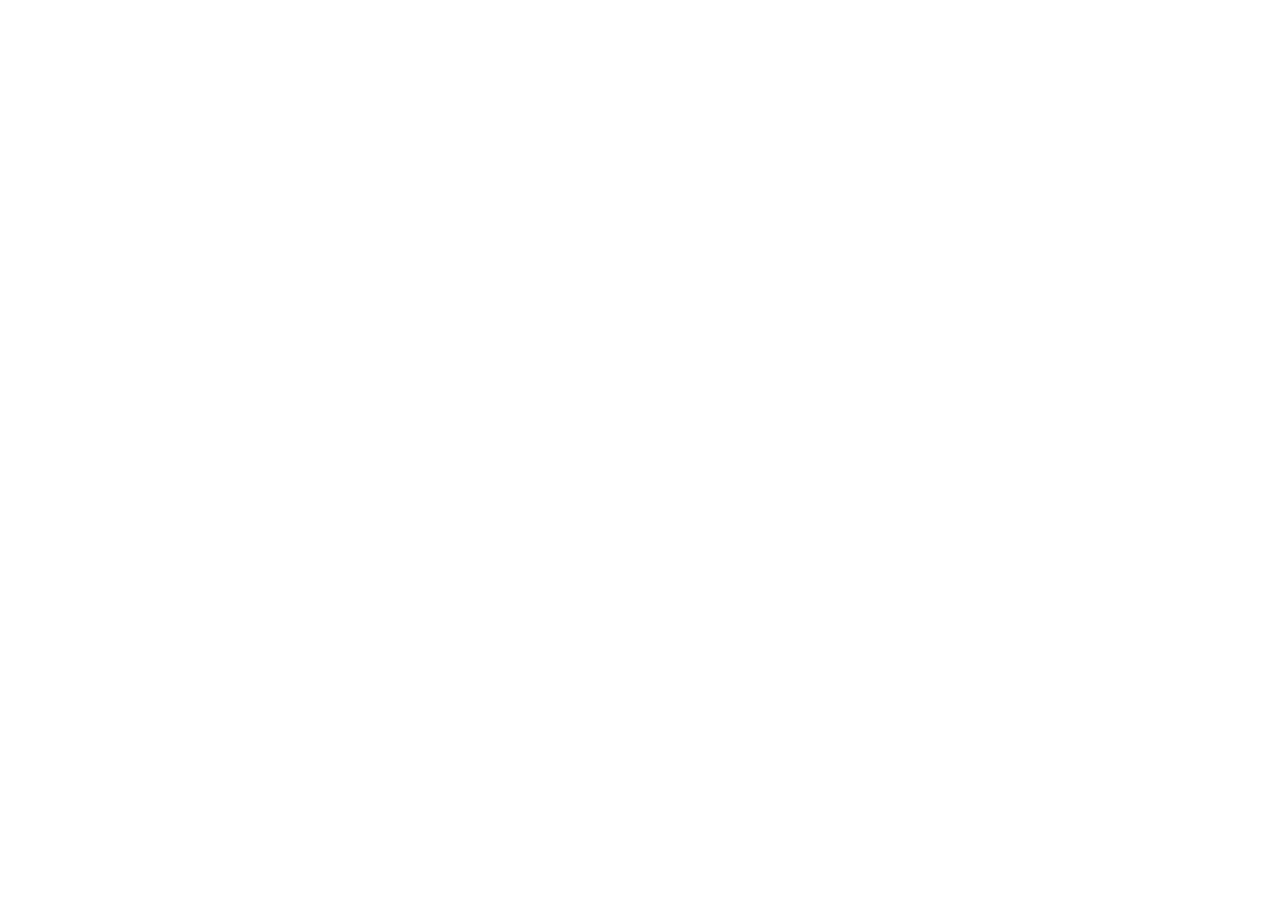
==== frontend/index.html @ 699ef14c "Re-designed" ====
<!DOCTYPE html>
<html lang="en">
<head>
    <meta charset="UTF-8">
    <meta name="viewport" content="width=device-width, initial-scale=1, viewport-fit=cover">
    <meta name="theme-color" content="#0b6fb8">
    <title>Register a student · Entry Desk</title>
    <link rel="icon" type="image/png" href="/static/logo.png">
    <script>(function(){try{var t=localStorage.getItem("theme")||"system";if(t==="system")t=matchMedia("(prefers-color-scheme: dark)").matches?"dark":"light";document.documentElement.dataset.theme=t}catch(e){}})()</script>
    <link rel="stylesheet" href="/static/style.css">
</head>
<body data-page="registration" class="protected-page">
    <div id="loginOverlay" class="auth-overlay" style="display: none;">
        <div class="auth-card">
            <img src="/static/logo.png" alt="">
            <h2>Unlock the entry desk</h2>
            <p>Enter the staff password to continue.</p>
            <form id="authForm" class="auth-form">
                <label class="field">Password
                    <input id="authPassword" type="password" autocomplete="current-password" enterkeyhint="go" required>
                </label>
                <button type="submit" class="btn btn--primary btn--block">Unlock</button>
                <div id="authError" class="auth-error" aria-live="polite"></div>
            </form>
        </div>
    </div>

    <div id="mainContent" class="protected-content" aria-hidden="true" style="display: none;">
        <header class="app-bar">
            <div class="app-bar-inner">
                <a class="brand" href="/"><img src="/static/logo.png" alt=""><span class="brand-name">Entry Desk</span></a>
                <nav class="app-nav" aria-label="Main"><a href="/" aria-current="page"><svg viewBox="0 0 24 24" aria-hidden="true"><path d="M15 19v-1.5a3.5 3.5 0 0 0-3.5-3.5h-3A3.5 3.5 0 0 0 5 17.5V19"/><circle cx="10" cy="8" r="3.2"/><path d="M19 8v5M16.5 10.5h5"/></svg>Register</a><a href="/scanner"><svg viewBox="0 0 24 24" aria-hidden="true"><path d="M4 8V6a2 2 0 0 1 2-2h2M16 4h2a2 2 0 0 1 2 2v2M20 16v2a2 2 0 0 1-2 2h-2M8 20H6a2 2 0 0 1-2-2v-2M4 12h16"/></svg>Scanner</a><a href="/admin"><svg viewBox="0 0 24 24" aria-hidden="true"><path d="M5 20V10M12 20V4M19 20v-7"/></svg>Dashboard</a><a href="/settings"><svg viewBox="0 0 24 24" aria-hidden="true"><path d="M4 7h10M18 7h2M4 17h2M10 17h10"/><circle cx="16" cy="7" r="2"/><circle cx="8" cy="17" r="2"/></svg>Settings</a></nav>
            </div>
        </header>
        <div class="page">
            <div class="page-head"><div>
                <h1>Register a student</h1>
                <p>Fill in the details to issue a single-use QR pass for the gate.</p>
            </div></div>
            <div class="reg-layout">
                <section class="panel">
                    <form id="registrationForm" class="form-grid">
                        <label class="field">Full name
                            <input type="text" name="name" autocomplete="off" required>
                        </label>
                        <button id="registrationSubmit" type="submit" class="btn btn--primary btn--block">
                            <span class="button-label">Issue QR pass</span>
                            <span class="button-loader" aria-hidden="true"></span>
                        </button>
                    </form>
                    <div id="registrationMessage" class="inline-message" style="margin-top:14px" aria-live="polite"></div>
                </section>

                <article id="registrationResult" class="ticket" data-state="empty" aria-label="Entry pass">
                    <div class="ticket-head">
                        <img src="/static/logo.png" alt="">
                        <div><strong>Annual College Fest 2026</strong><span>Your College Name</span></div>
                    </div>
                    <div class="ticket-body">
                        <div class="qr-box"><span>The QR appears here once the pass is issued.</span><img id="qrImage" alt="Generated QR code"></div>
                        <dl class="ticket-fields">
                            <div><dt>Name</dt><dd id="ticketName" class="is-empty">—</dd></div>
                            <div id="ticketDynamicFields"></div>
                        </dl>
                    </div>
                    <div class="ticket-tear"></div>
                    <div class="ticket-foot">
                        <div class="ticket-token only-issued">Pass code<strong id="resultToken">-</strong></div>
                        <a id="downloadQrButton" class="btn btn--primary btn--block only-issued" download>Download QR</a>
                        <small>One entry per pass. Show only the QR at the gate.</small>
                    </div>
                </article>
            </div>
        </div>
    </div>

    <script src="/static/script.js"></script>
</body>
</html>
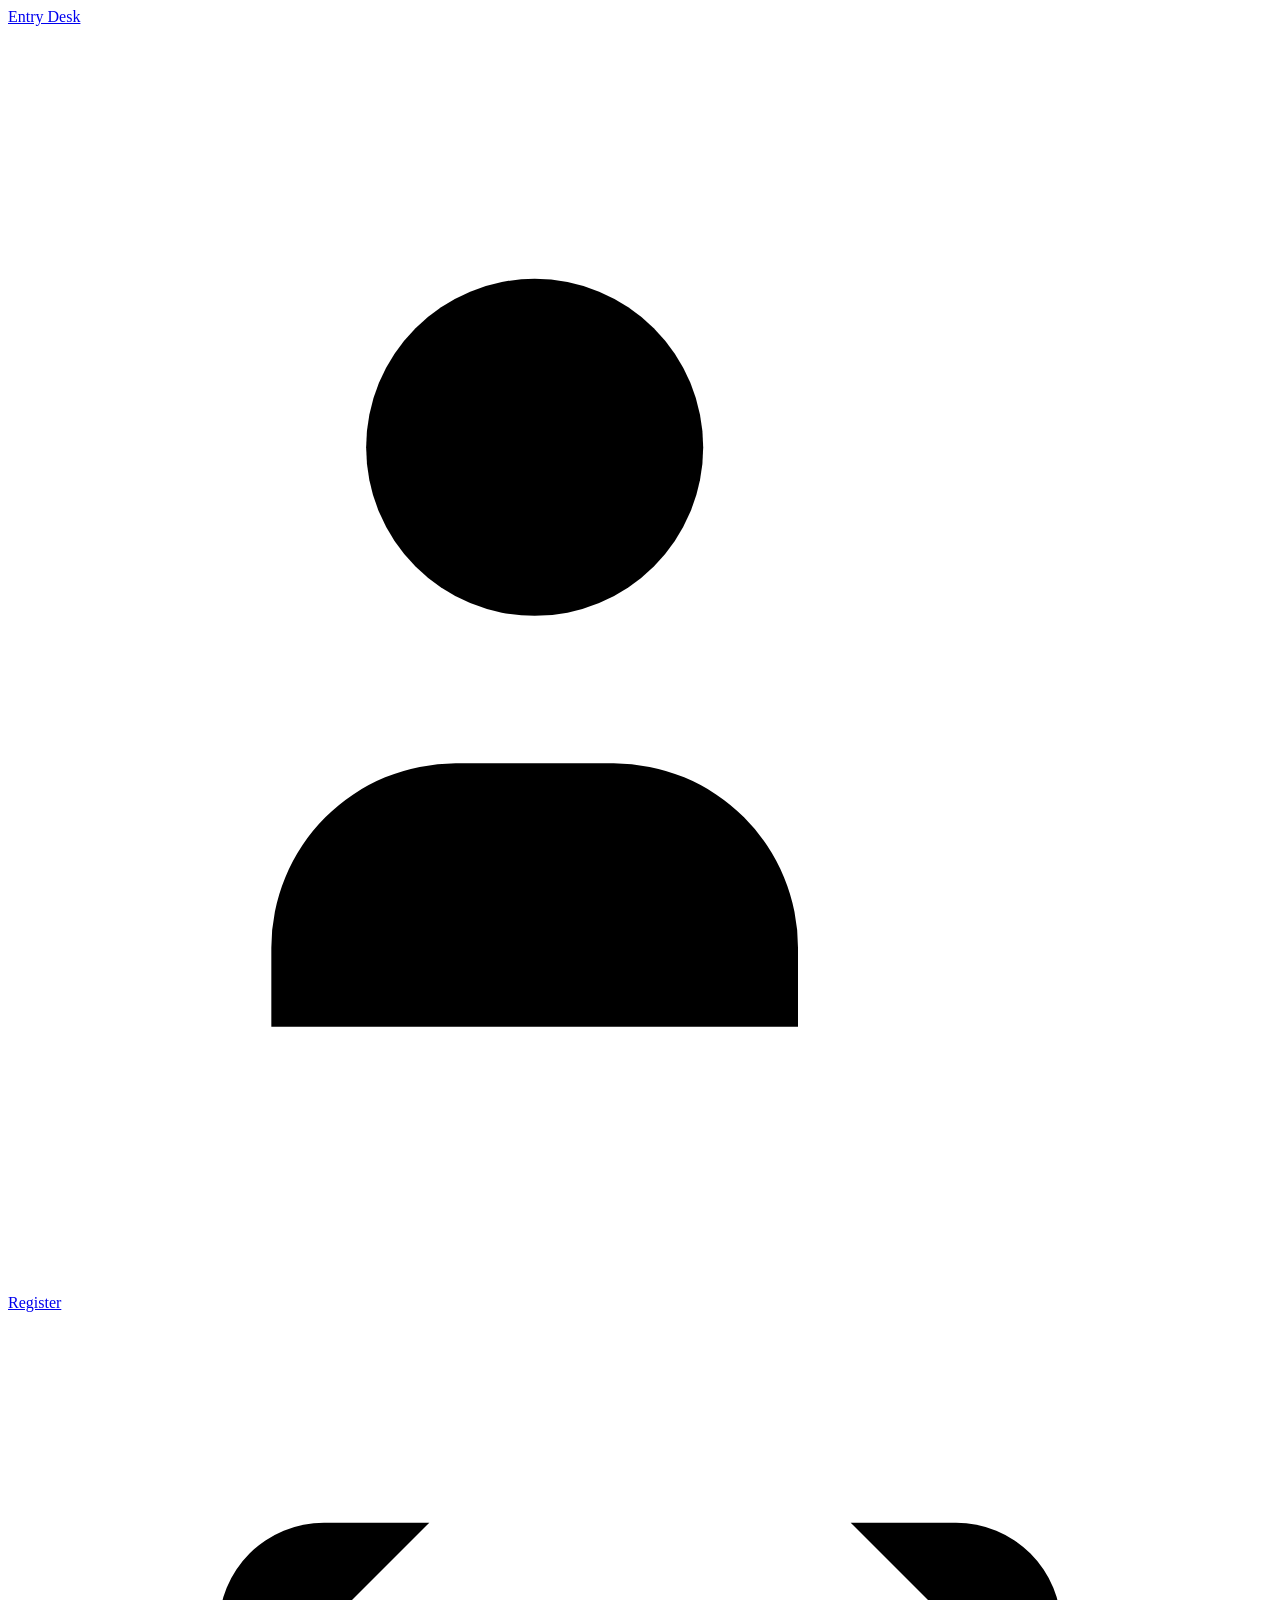
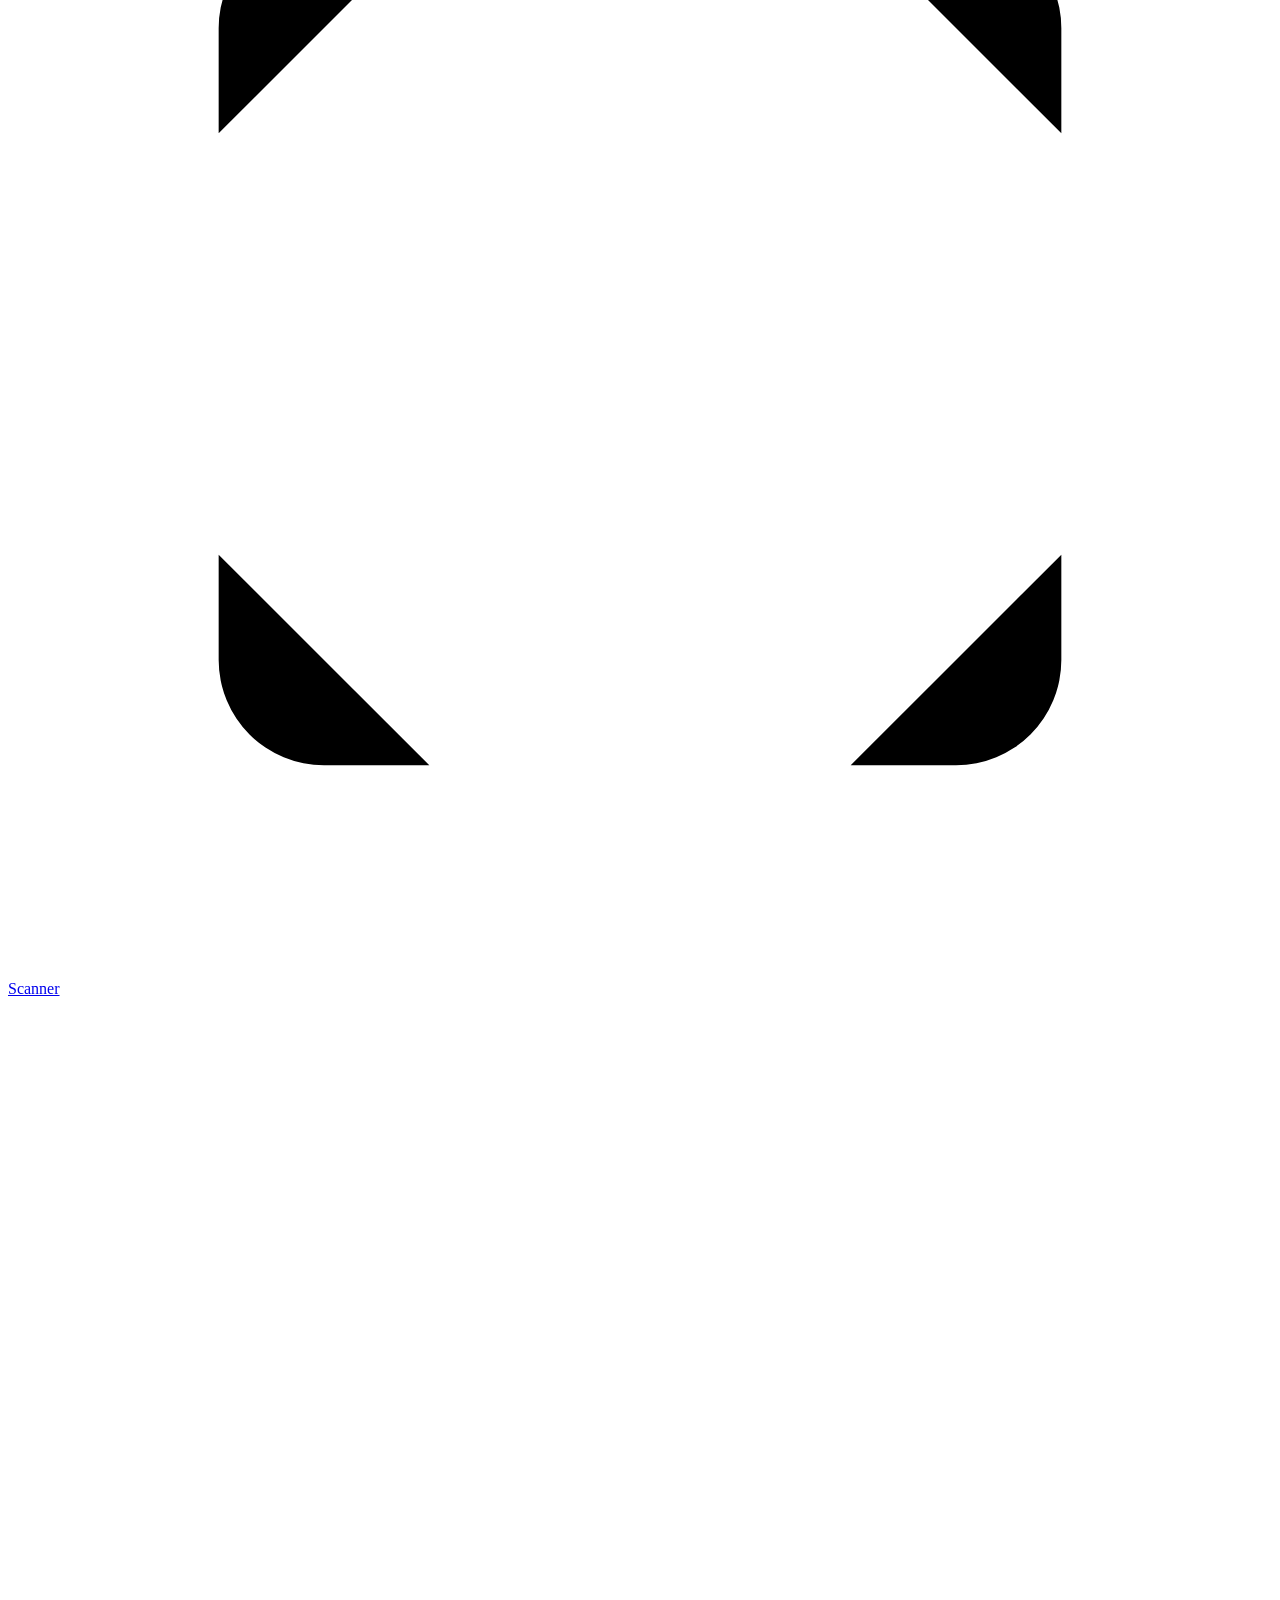
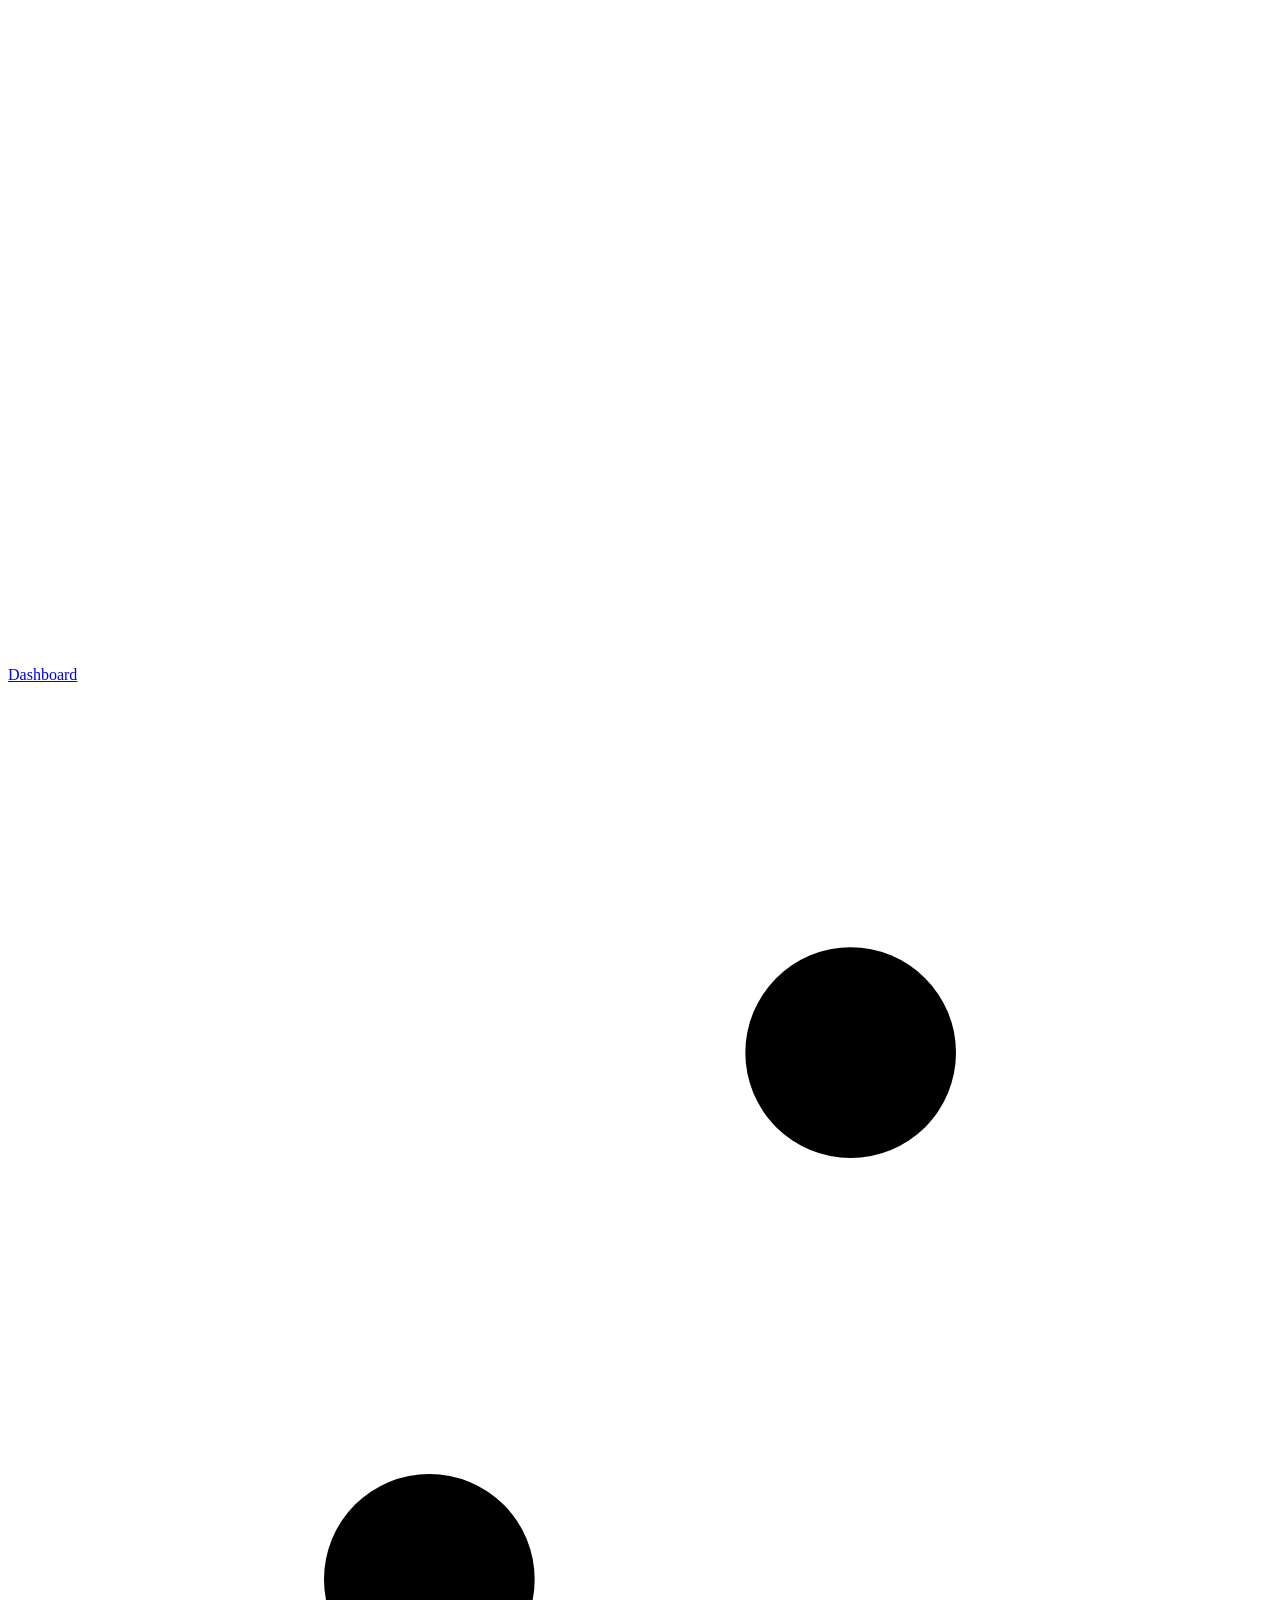
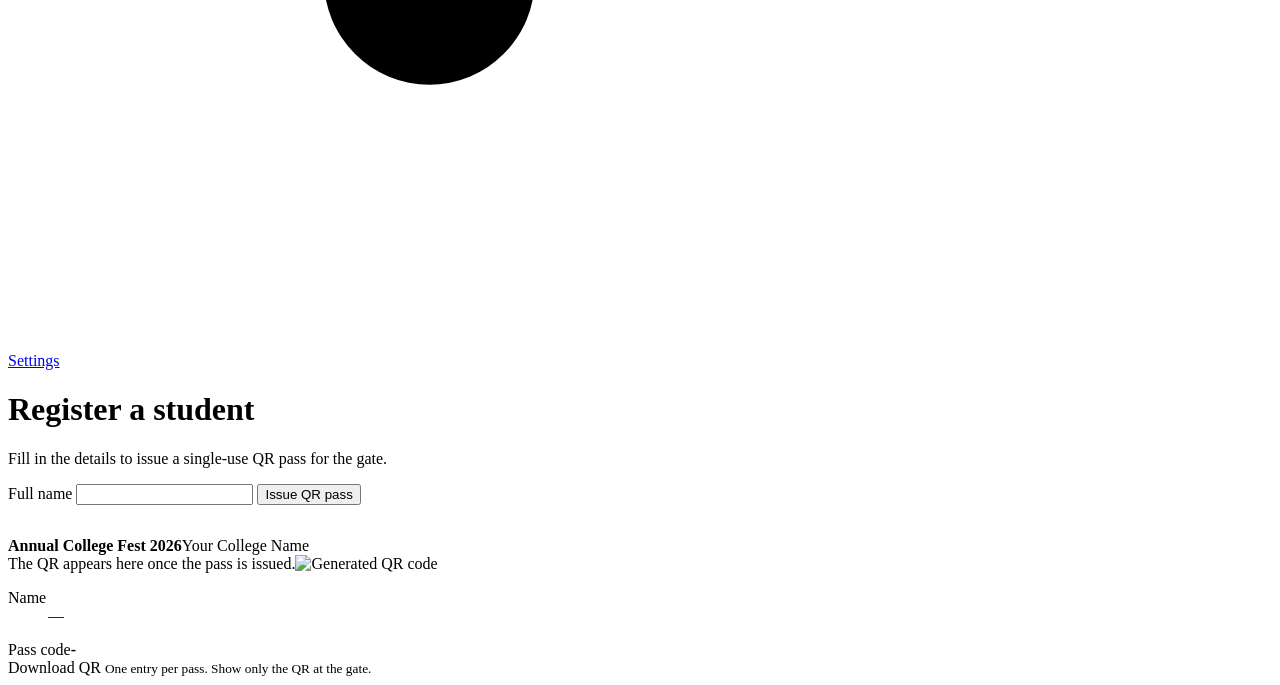
==== commit b4dd6799: "New Home" ====
--- a/frontend/index.html
+++ b/frontend/index.html
@@ -9,27 +9,12 @@
     <script>(function(){try{var t=localStorage.getItem("theme")||"system";if(t==="system")t=matchMedia("(prefers-color-scheme: dark)").matches?"dark":"light";document.documentElement.dataset.theme=t}catch(e){}})()</script>
     <link rel="stylesheet" href="/static/style.css">
 </head>
-<body data-page="registration" class="protected-page">
-    <div id="loginOverlay" class="auth-overlay" style="display: none;">
-        <div class="auth-card">
-            <img src="/static/logo.png" alt="">
-            <h2>Unlock the entry desk</h2>
-            <p>Enter the staff password to continue.</p>
-            <form id="authForm" class="auth-form">
-                <label class="field">Password
-                    <input id="authPassword" type="password" autocomplete="current-password" enterkeyhint="go" required>
-                </label>
-                <button type="submit" class="btn btn--primary btn--block">Unlock</button>
-                <div id="authError" class="auth-error" aria-live="polite"></div>
-            </form>
-        </div>
-    </div>
-
-    <div id="mainContent" class="protected-content" aria-hidden="true" style="display: none;">
+<body data-page="registration">
+    <div id="mainContent" class="protected-content" aria-hidden="false" style="display: block;">
         <header class="app-bar">
             <div class="app-bar-inner">
                 <a class="brand" href="/"><img src="/static/logo.png" alt=""><span class="brand-name">Entry Desk</span></a>
-                <nav class="app-nav" aria-label="Main"><a href="/" aria-current="page"><svg viewBox="0 0 24 24" aria-hidden="true"><path d="M15 19v-1.5a3.5 3.5 0 0 0-3.5-3.5h-3A3.5 3.5 0 0 0 5 17.5V19"/><circle cx="10" cy="8" r="3.2"/><path d="M19 8v5M16.5 10.5h5"/></svg>Register</a><a href="/scanner"><svg viewBox="0 0 24 24" aria-hidden="true"><path d="M4 8V6a2 2 0 0 1 2-2h2M16 4h2a2 2 0 0 1 2 2v2M20 16v2a2 2 0 0 1-2 2h-2M8 20H6a2 2 0 0 1-2-2v-2M4 12h16"/></svg>Scanner</a><a href="/admin"><svg viewBox="0 0 24 24" aria-hidden="true"><path d="M5 20V10M12 20V4M19 20v-7"/></svg>Dashboard</a><a href="/settings"><svg viewBox="0 0 24 24" aria-hidden="true"><path d="M4 7h10M18 7h2M4 17h2M10 17h10"/><circle cx="16" cy="7" r="2"/><circle cx="8" cy="17" r="2"/></svg>Settings</a></nav>
+                <nav class="app-nav" aria-label="Main"><a href="/register" aria-current="page"><svg viewBox="0 0 24 24" aria-hidden="true"><path d="M15 19v-1.5a3.5 3.5 0 0 0-3.5-3.5h-3A3.5 3.5 0 0 0 5 17.5V19"/><circle cx="10" cy="8" r="3.2"/><path d="M19 8v5M16.5 10.5h5"/></svg>Register</a><a href="/scanner"><svg viewBox="0 0 24 24" aria-hidden="true"><path d="M4 8V6a2 2 0 0 1 2-2h2M16 4h2a2 2 0 0 1 2 2v2M20 16v2a2 2 0 0 1-2 2h-2M8 20H6a2 2 0 0 1-2-2v-2M4 12h16"/></svg>Scanner</a><a href="/admin"><svg viewBox="0 0 24 24" aria-hidden="true"><path d="M5 20V10M12 20V4M19 20v-7"/></svg>Dashboard</a><a href="/settings"><svg viewBox="0 0 24 24" aria-hidden="true"><path d="M4 7h10M18 7h2M4 17h2M10 17h10"/><circle cx="16" cy="7" r="2"/><circle cx="8" cy="17" r="2"/></svg>Settings</a></nav>
             </div>
         </header>
         <div class="page">
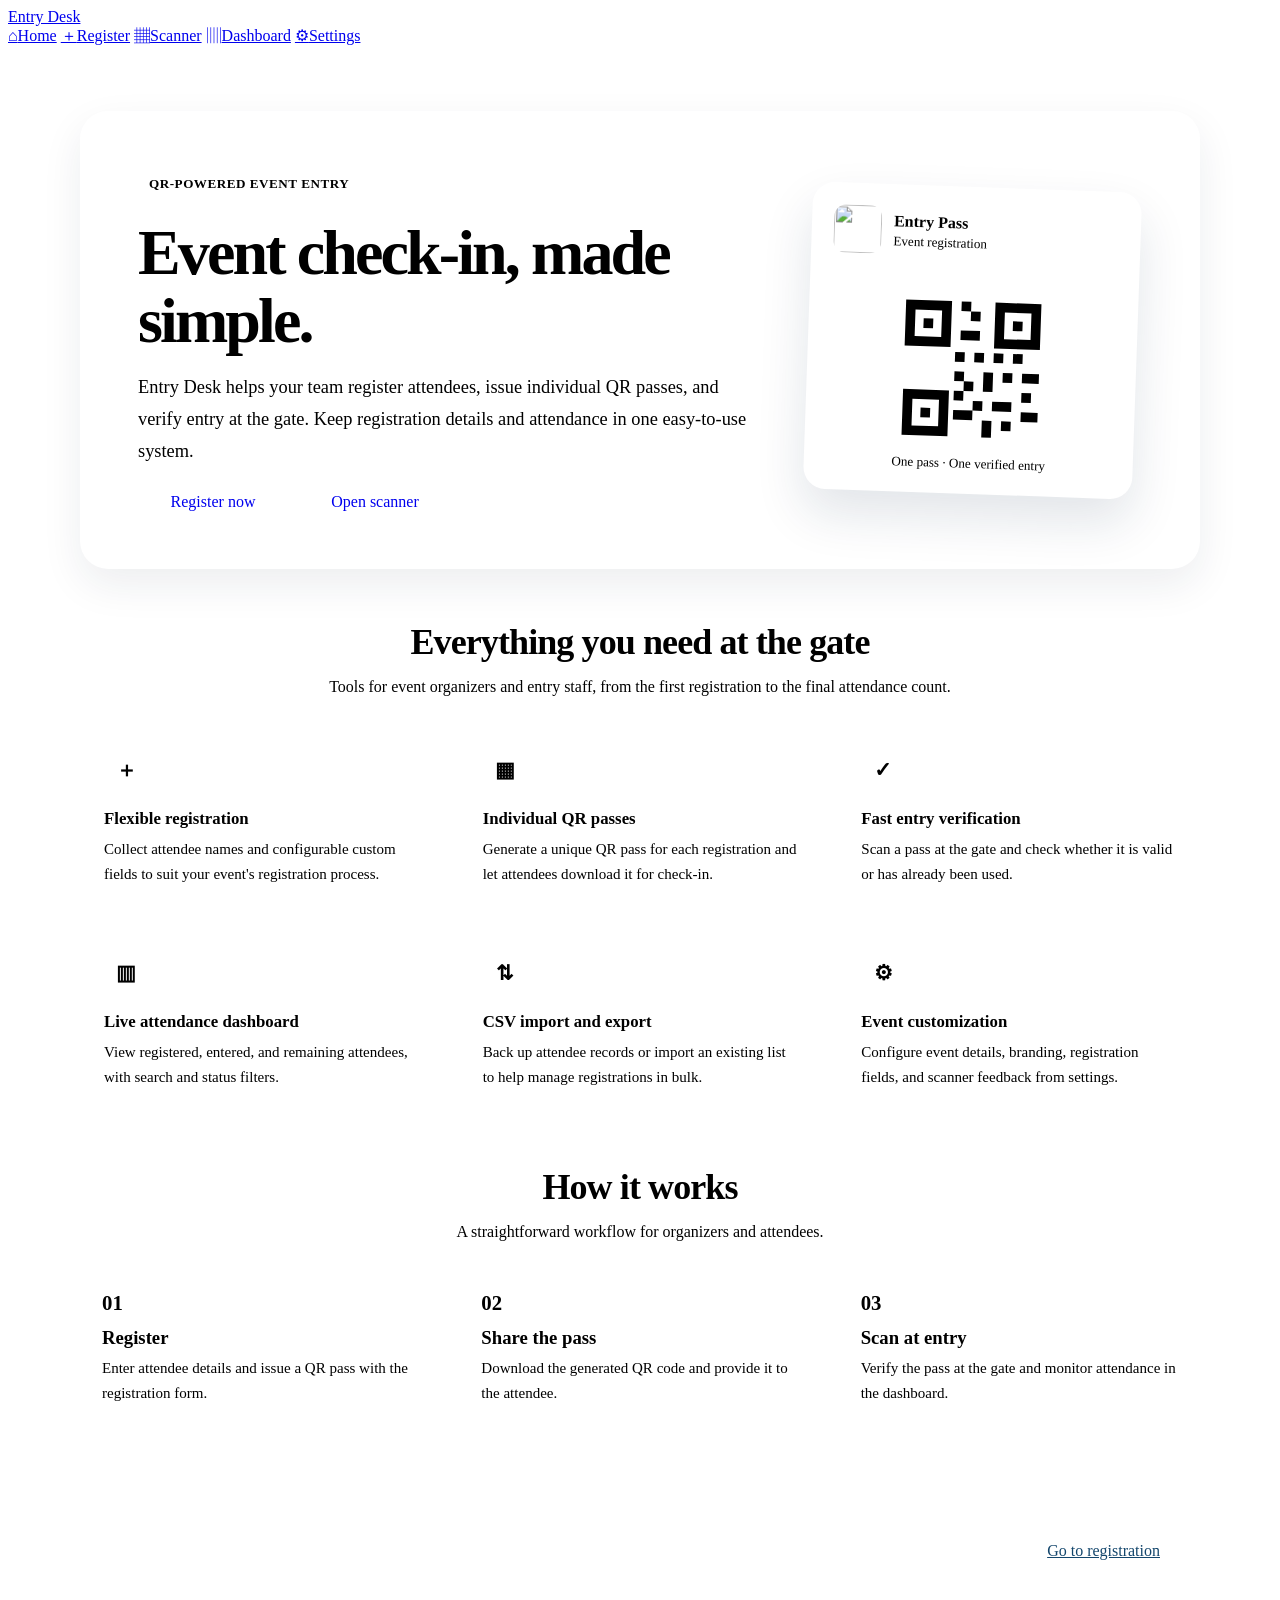
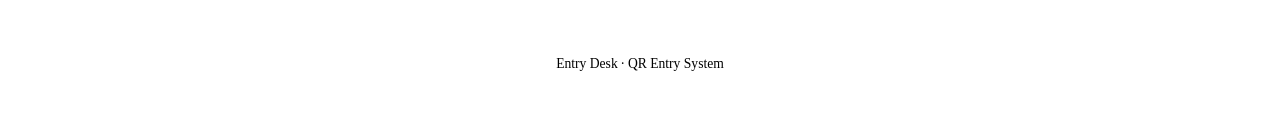
==== commit d503bfe0: "New Home 2" ====
--- a/frontend/index.html
+++ b/frontend/index.html
@@ -4,61 +4,88 @@
     <meta charset="UTF-8">
     <meta name="viewport" content="width=device-width, initial-scale=1, viewport-fit=cover">
     <meta name="theme-color" content="#0b6fb8">
-    <title>Register a student · Entry Desk</title>
+    <meta name="description" content="Register attendees, issue QR passes, and manage event entry with Entry Desk.">
+    <title>Entry Desk · QR Entry System</title>
     <link rel="icon" type="image/png" href="/static/logo.png">
     <script>(function(){try{var t=localStorage.getItem("theme")||"system";if(t==="system")t=matchMedia("(prefers-color-scheme: dark)").matches?"dark":"light";document.documentElement.dataset.theme=t}catch(e){}})()</script>
     <link rel="stylesheet" href="/static/style.css">
+    <style>
+        .home-page{max-width:1120px;margin:0 auto;padding:clamp(24px,5vw,64px) 22px 60px}
+        .home-hero{position:relative;overflow:hidden;display:grid;grid-template-columns:minmax(0,1.3fr) minmax(240px,.7fr);gap:34px;align-items:center;padding:clamp(28px,5vw,58px);border:1px solid var(--line);border-radius:28px;background:linear-gradient(135deg,var(--surface),var(--surface-2));box-shadow:var(--shadow,0 16px 40px rgba(20,40,70,.08))}
+        .home-kicker{display:inline-flex;align-items:center;gap:8px;padding:7px 11px;border-radius:999px;background:var(--brand-tint);color:var(--brand);font-weight:750;font-size:.82rem;letter-spacing:.04em;text-transform:uppercase}
+        .home-hero h1{font-size:clamp(2.3rem,5vw,4.25rem);line-height:1.06;letter-spacing:-.045em;margin:20px 0 16px;max-width:700px}
+        .home-hero p{font-size:clamp(1rem,1.5vw,1.15rem);line-height:1.75;color:var(--ink-2);max-width:620px;margin:0}
+        .home-actions{display:flex;flex-wrap:wrap;gap:12px;margin-top:26px}
+        .home-actions .btn{min-width:150px;text-align:center;text-decoration:none}
+        .home-visual{display:grid;place-items:center;min-height:250px}
+        .home-pass{width:min(100%,285px);padding:22px;border:1px solid var(--line);border-radius:22px;background:var(--surface);box-shadow:0 24px 50px rgba(20,40,70,.12);transform:rotate(2deg)}
+        .home-pass-top{display:flex;align-items:center;gap:12px;padding-bottom:18px;border-bottom:1px dashed var(--line)}
+        .home-pass-top img{width:48px;height:48px;object-fit:contain;border-radius:12px}
+        .home-pass-top strong,.home-pass-top span{display:block}.home-pass-top span{font-size:.82rem;color:var(--ink-2);margin-top:3px}
+        .home-qr{display:grid;place-items:center;padding:22px 0 14px}.home-qr svg{width:145px;height:145px;color:var(--ink)}
+        .home-pass-foot{font-size:.82rem;color:var(--ink-2);text-align:center}
+        .home-section{margin-top:52px}.home-section-head{text-align:center;max-width:680px;margin:0 auto 24px}.home-section-head h2{font-size:clamp(1.6rem,3vw,2.25rem);margin:0 0 10px;letter-spacing:-.025em}.home-section-head p{margin:0;color:var(--ink-2);line-height:1.7}
+        .feature-grid{display:grid;grid-template-columns:repeat(3,minmax(0,1fr));gap:16px}.feature-card{padding:24px;border:1px solid var(--line);border-radius:18px;background:var(--surface)}
+        .feature-icon{width:44px;height:44px;display:grid;place-items:center;border-radius:13px;background:var(--brand-tint);color:var(--brand);font-size:1.3rem;font-weight:800}.feature-card h3{margin:17px 0 8px;font-size:1.05rem}.feature-card p{margin:0;color:var(--ink-2);line-height:1.65;font-size:.94rem}
+        .home-steps{display:grid;grid-template-columns:repeat(3,minmax(0,1fr));gap:18px;counter-reset:step}.home-step{padding:22px;border-radius:16px;background:var(--surface-2);border:1px solid var(--line)}.home-step::before{counter-increment:step;content:"0" counter(step);display:block;color:var(--brand);font-size:1.3rem;font-weight:850;margin-bottom:12px}.home-step h3{margin:0 0 7px}.home-step p{margin:0;color:var(--ink-2);line-height:1.65;font-size:.94rem}
+        .home-cta{margin-top:48px;padding:clamp(24px,4vw,40px);border-radius:22px;background:var(--brand);color:#fff;display:flex;align-items:center;justify-content:space-between;gap:24px}.home-cta h2{margin:0 0 8px;font-size:clamp(1.4rem,3vw,2rem)}.home-cta p{margin:0;opacity:.9;line-height:1.6}.home-cta .btn{background:#fff;color:#13466c;border-color:#fff;white-space:nowrap}
+        .home-footer{text-align:center;color:var(--ink-2);font-size:.85rem;margin-top:30px}
+        @media(max-width:760px){.home-landing .app-nav{grid-template-columns:repeat(5,minmax(0,1fr))}.home-landing .app-nav a{font-size:.68rem}.home-hero{grid-template-columns:1fr;gap:18px}.home-visual{min-height:0}.home-pass{width:min(100%,250px)}.feature-grid,.home-steps{grid-template-columns:1fr}.home-cta{align-items:flex-start;flex-direction:column}.home-cta .btn{width:100%;text-align:center}}
+    </style>
 </head>
-<body data-page="registration">
-    <div id="mainContent" class="protected-content" aria-hidden="false" style="display: block;">
-        <header class="app-bar">
-            <div class="app-bar-inner">
-                <a class="brand" href="/"><img src="/static/logo.png" alt=""><span class="brand-name">Entry Desk</span></a>
-                <nav class="app-nav" aria-label="Main"><a href="/register" aria-current="page"><svg viewBox="0 0 24 24" aria-hidden="true"><path d="M15 19v-1.5a3.5 3.5 0 0 0-3.5-3.5h-3A3.5 3.5 0 0 0 5 17.5V19"/><circle cx="10" cy="8" r="3.2"/><path d="M19 8v5M16.5 10.5h5"/></svg>Register</a><a href="/scanner"><svg viewBox="0 0 24 24" aria-hidden="true"><path d="M4 8V6a2 2 0 0 1 2-2h2M16 4h2a2 2 0 0 1 2 2v2M20 16v2a2 2 0 0 1-2 2h-2M8 20H6a2 2 0 0 1-2-2v-2M4 12h16"/></svg>Scanner</a><a href="/admin"><svg viewBox="0 0 24 24" aria-hidden="true"><path d="M5 20V10M12 20V4M19 20v-7"/></svg>Dashboard</a><a href="/settings"><svg viewBox="0 0 24 24" aria-hidden="true"><path d="M4 7h10M18 7h2M4 17h2M10 17h10"/><circle cx="16" cy="7" r="2"/><circle cx="8" cy="17" r="2"/></svg>Settings</a></nav>
+<body class="home-landing">
+    <header class="app-bar">
+        <div class="app-bar-inner">
+            <a class="brand" href="/"><img src="/static/logo.png" alt=""><span class="brand-name">Entry Desk</span></a>
+            <nav class="app-nav" aria-label="Main">
+                <a href="/" aria-current="page"><span aria-hidden="true">⌂</span>Home</a>
+                <a href="/register"><span aria-hidden="true">＋</span>Register</a>
+                <a href="/scanner"><span aria-hidden="true">▦</span>Scanner</a>
+                <a href="/admin"><span aria-hidden="true">▥</span>Dashboard</a>
+                <a href="/settings"><span aria-hidden="true">⚙</span>Settings</a>
+            </nav>
+        </div>
+    </header>
+    <main class="home-page">
+        <section class="home-hero">
+            <div>
+                <span class="home-kicker">QR-powered event entry</span>
+                <h1>Event check-in, made simple.</h1>
+                <p>Entry Desk helps your team register attendees, issue individual QR passes, and verify entry at the gate. Keep registration details and attendance in one easy-to-use system.</p>
+                <div class="home-actions"><a class="btn btn--primary" href="/register">Register now</a><a class="btn" href="/scanner">Open scanner</a></div>
             </div>
-        </header>
-        <div class="page">
-            <div class="page-head"><div>
-                <h1>Register a student</h1>
-                <p>Fill in the details to issue a single-use QR pass for the gate.</p>
-            </div></div>
-            <div class="reg-layout">
-                <section class="panel">
-                    <form id="registrationForm" class="form-grid">
-                        <label class="field">Full name
-                            <input type="text" name="name" autocomplete="off" required>
-                        </label>
-                        <button id="registrationSubmit" type="submit" class="btn btn--primary btn--block">
-                            <span class="button-label">Issue QR pass</span>
-                            <span class="button-loader" aria-hidden="true"></span>
-                        </button>
-                    </form>
-                    <div id="registrationMessage" class="inline-message" style="margin-top:14px" aria-live="polite"></div>
-                </section>
-
-                <article id="registrationResult" class="ticket" data-state="empty" aria-label="Entry pass">
-                    <div class="ticket-head">
-                        <img src="/static/logo.png" alt="">
-                        <div><strong>Annual College Fest 2026</strong><span>Your College Name</span></div>
-                    </div>
-                    <div class="ticket-body">
-                        <div class="qr-box"><span>The QR appears here once the pass is issued.</span><img id="qrImage" alt="Generated QR code"></div>
-                        <dl class="ticket-fields">
-                            <div><dt>Name</dt><dd id="ticketName" class="is-empty">—</dd></div>
-                            <div id="ticketDynamicFields"></div>
-                        </dl>
-                    </div>
-                    <div class="ticket-tear"></div>
-                    <div class="ticket-foot">
-                        <div class="ticket-token only-issued">Pass code<strong id="resultToken">-</strong></div>
-                        <a id="downloadQrButton" class="btn btn--primary btn--block only-issued" download>Download QR</a>
-                        <small>One entry per pass. Show only the QR at the gate.</small>
-                    </div>
-                </article>
+            <div class="home-visual" aria-hidden="true">
+                <div class="home-pass">
+                    <div class="home-pass-top"><img src="/static/logo.png" alt=""><div><strong id="homeEventName">Entry Pass</strong><span id="homeOrganization">Event registration</span></div></div>
+                    <div class="home-qr"><svg viewBox="0 0 120 120" fill="currentColor"><path d="M4 4h38v38H4zM12 12v22h22V12zM19 19h8v8h-8zM78 4h38v38H78zM86 12v22h22V12zM93 19h8v8h-8zM4 78h38v38H4zM12 86v22h22V86zM19 93h8v8h-8zM50 4h8v8h-8zM58 12h8v8h-8zM50 28h16v8H50zM46 46h8v8h-8zM62 46h8v8h-8zM78 46h8v8h-8zM94 46h8v8h-8zM46 62h8v8h-8zM54 70h8v8h-8zM70 62h8v16h-8zM86 62h8v8h-8zM102 62h14v8h-14zM46 78h8v8h-8zM62 86h8v8h-8zM78 86h16v8H78zM102 78h8v8h-8zM46 94h16v8H46zM70 102h8v14h-8zM86 102h8v8h-8zM102 94h14v8h-14z"/></svg></div>
+                    <div class="home-pass-foot">One pass · One verified entry</div>
+                </div>
             </div>
-        </div>
-    </div>
-
-    <script src="/static/script.js"></script>
+        </section>
+        <section class="home-section">
+            <div class="home-section-head"><h2>Everything you need at the gate</h2><p>Tools for event organizers and entry staff, from the first registration to the final attendance count.</p></div>
+            <div class="feature-grid">
+                <article class="feature-card"><div class="feature-icon" aria-hidden="true">＋</div><h3>Flexible registration</h3><p>Collect attendee names and configurable custom fields to suit your event's registration process.</p></article>
+                <article class="feature-card"><div class="feature-icon" aria-hidden="true">▦</div><h3>Individual QR passes</h3><p>Generate a unique QR pass for each registration and let attendees download it for check-in.</p></article>
+                <article class="feature-card"><div class="feature-icon" aria-hidden="true">✓</div><h3>Fast entry verification</h3><p>Scan a pass at the gate and check whether it is valid or has already been used.</p></article>
+                <article class="feature-card"><div class="feature-icon" aria-hidden="true">▥</div><h3>Live attendance dashboard</h3><p>View registered, entered, and remaining attendees, with search and status filters.</p></article>
+                <article class="feature-card"><div class="feature-icon" aria-hidden="true">⇅</div><h3>CSV import and export</h3><p>Back up attendee records or import an existing list to help manage registrations in bulk.</p></article>
+                <article class="feature-card"><div class="feature-icon" aria-hidden="true">⚙</div><h3>Event customization</h3><p>Configure event details, branding, registration fields, and scanner feedback from settings.</p></article>
+            </div>
+        </section>
+        <section class="home-section">
+            <div class="home-section-head"><h2>How it works</h2><p>A straightforward workflow for organizers and attendees.</p></div>
+            <div class="home-steps">
+                <article class="home-step"><h3>Register</h3><p>Enter attendee details and issue a QR pass with the registration form.</p></article>
+                <article class="home-step"><h3>Share the pass</h3><p>Download the generated QR code and provide it to the attendee.</p></article>
+                <article class="home-step"><h3>Scan at entry</h3><p>Verify the pass at the gate and monitor attendance in the dashboard.</p></article>
+            </div>
+        </section>
+        <section class="home-cta"><div><h2>Ready to get your event moving?</h2><p>Start with a registration, or open the scanner when your gate team is ready.</p></div><a class="btn" href="/register">Go to registration</a></section>
+        <footer class="home-footer">Entry Desk · QR Entry System</footer>
+    </main>
+    <script>
+        fetch('/public-config').then(r=>r.ok?r.json():null).then(c=>{if(!c)return;const n=document.getElementById('homeEventName');const o=document.getElementById('homeOrganization');if(n&&c.event_name)n.textContent=c.event_name;if(o&&c.organization_name)o.textContent=c.organization_name;document.title=(c.event_name||'Entry Desk')+' · QR Entry System';}).catch(()=>{});
+    </script>
 </body>
 </html>
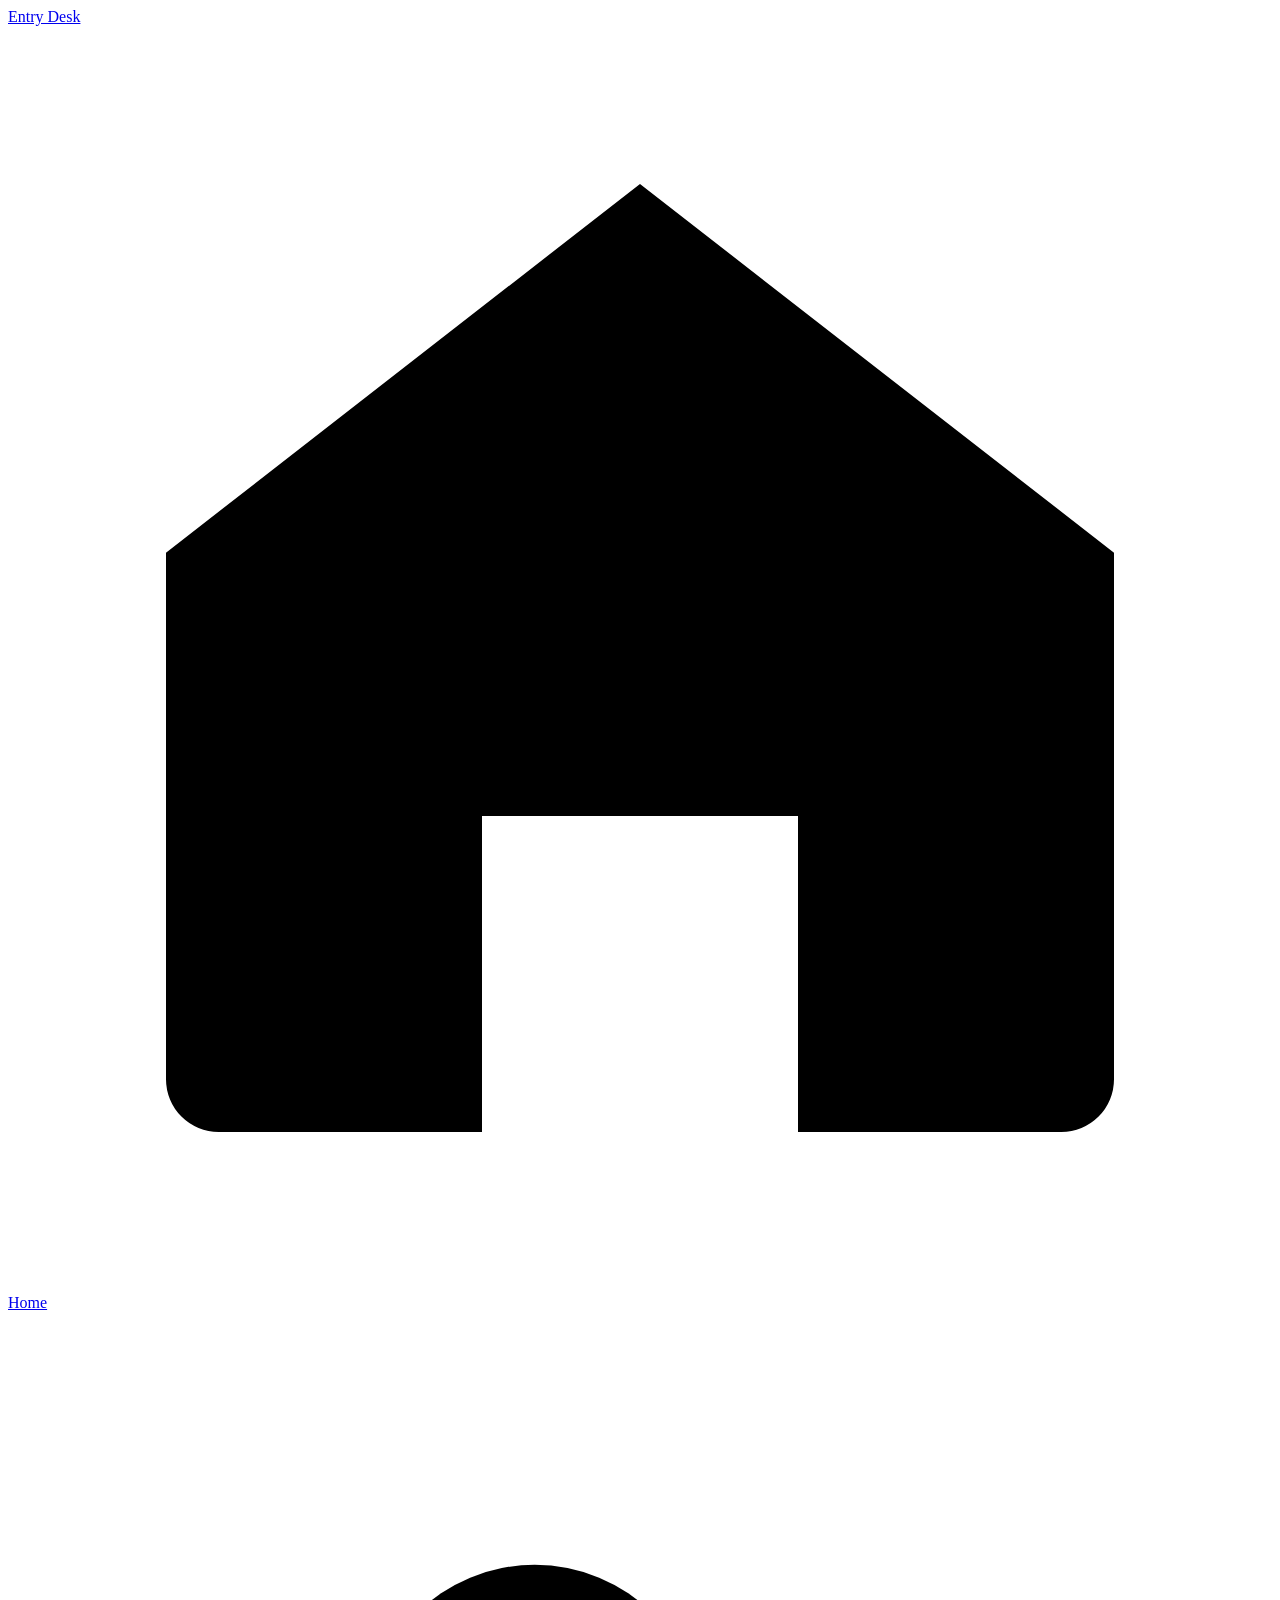
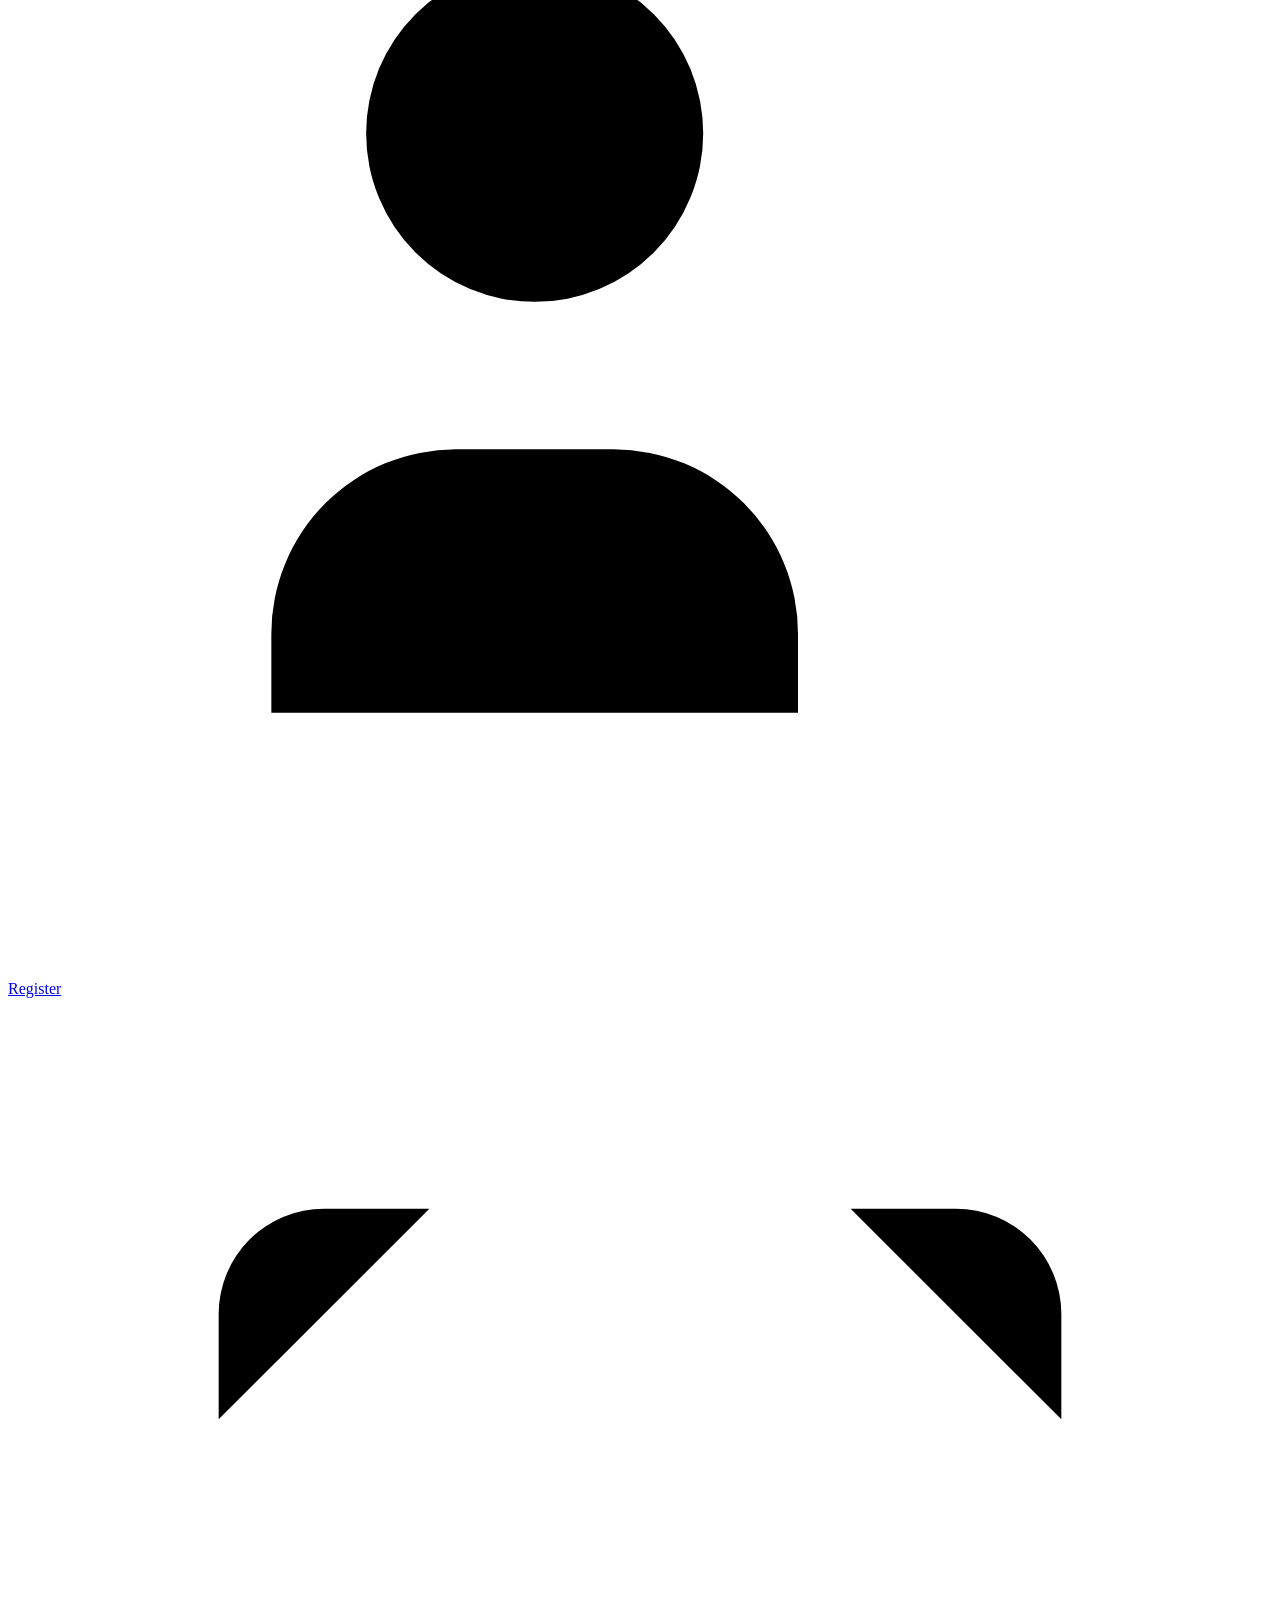
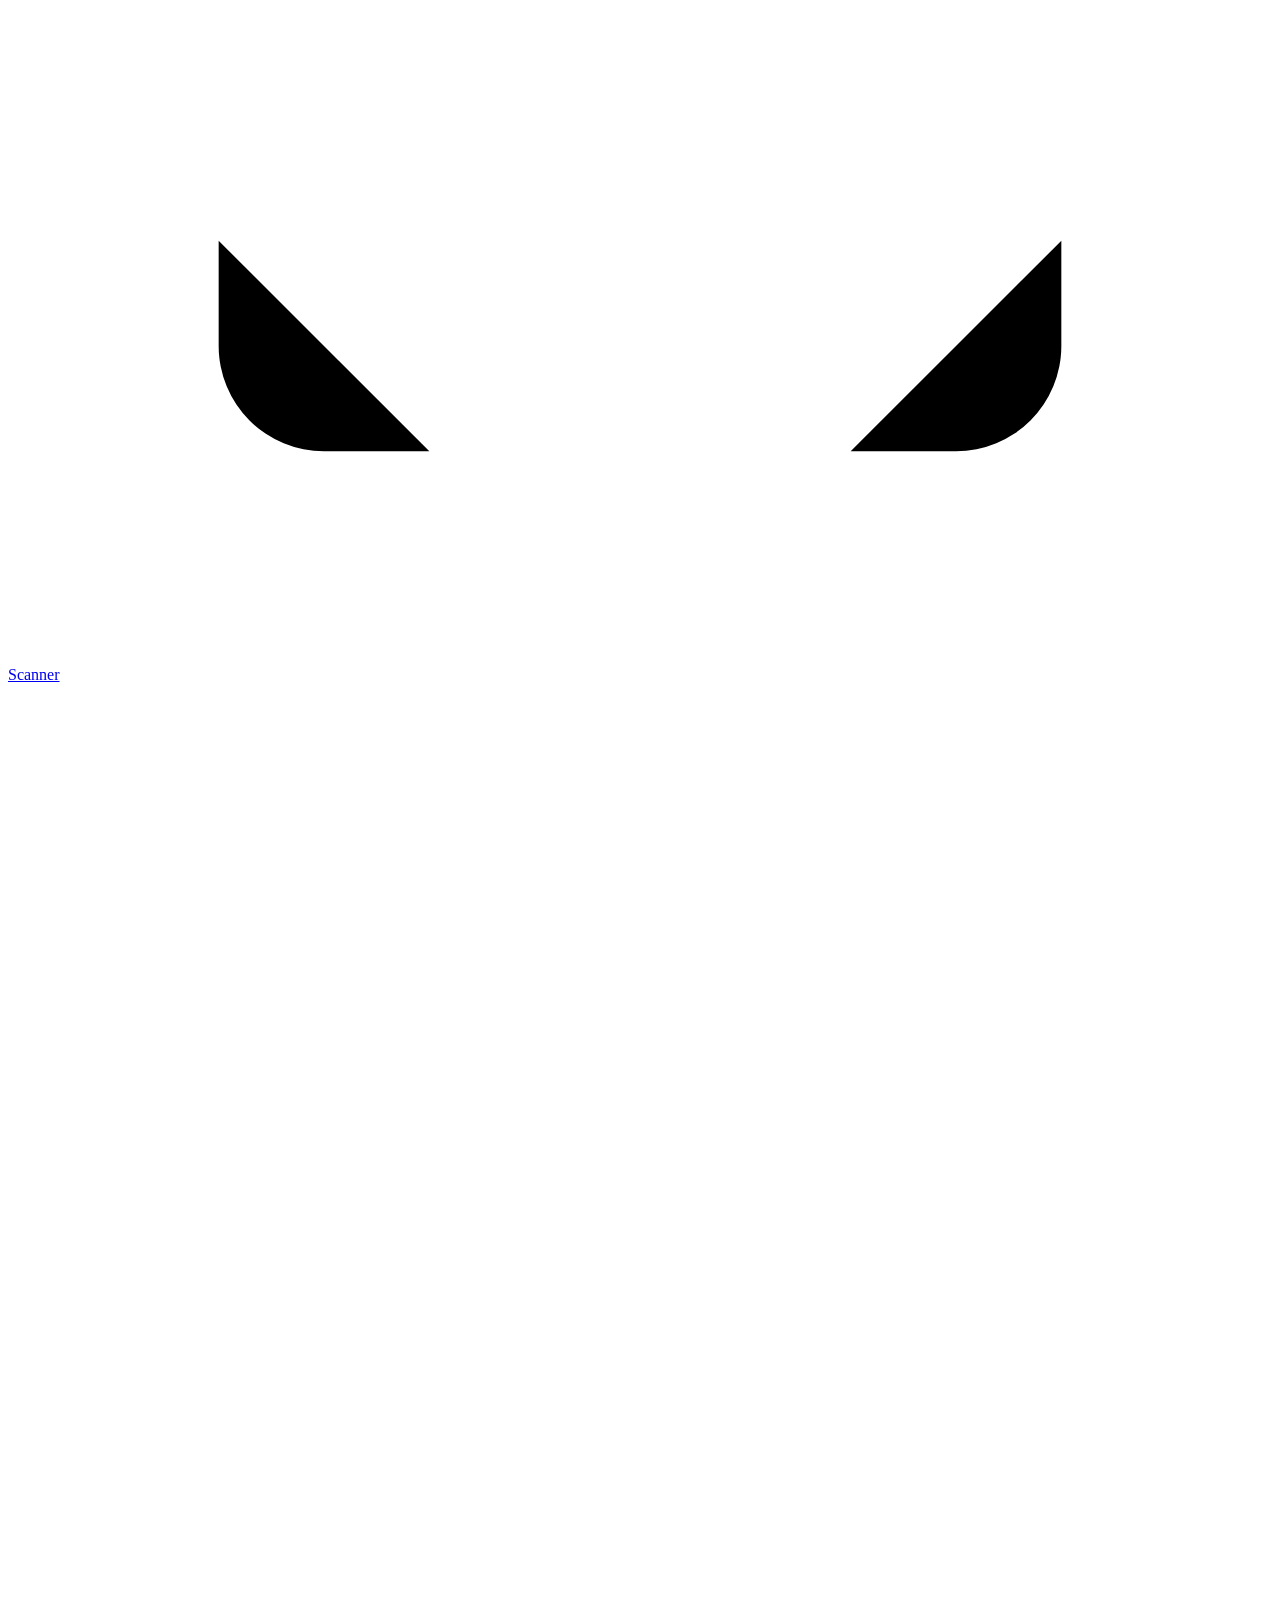
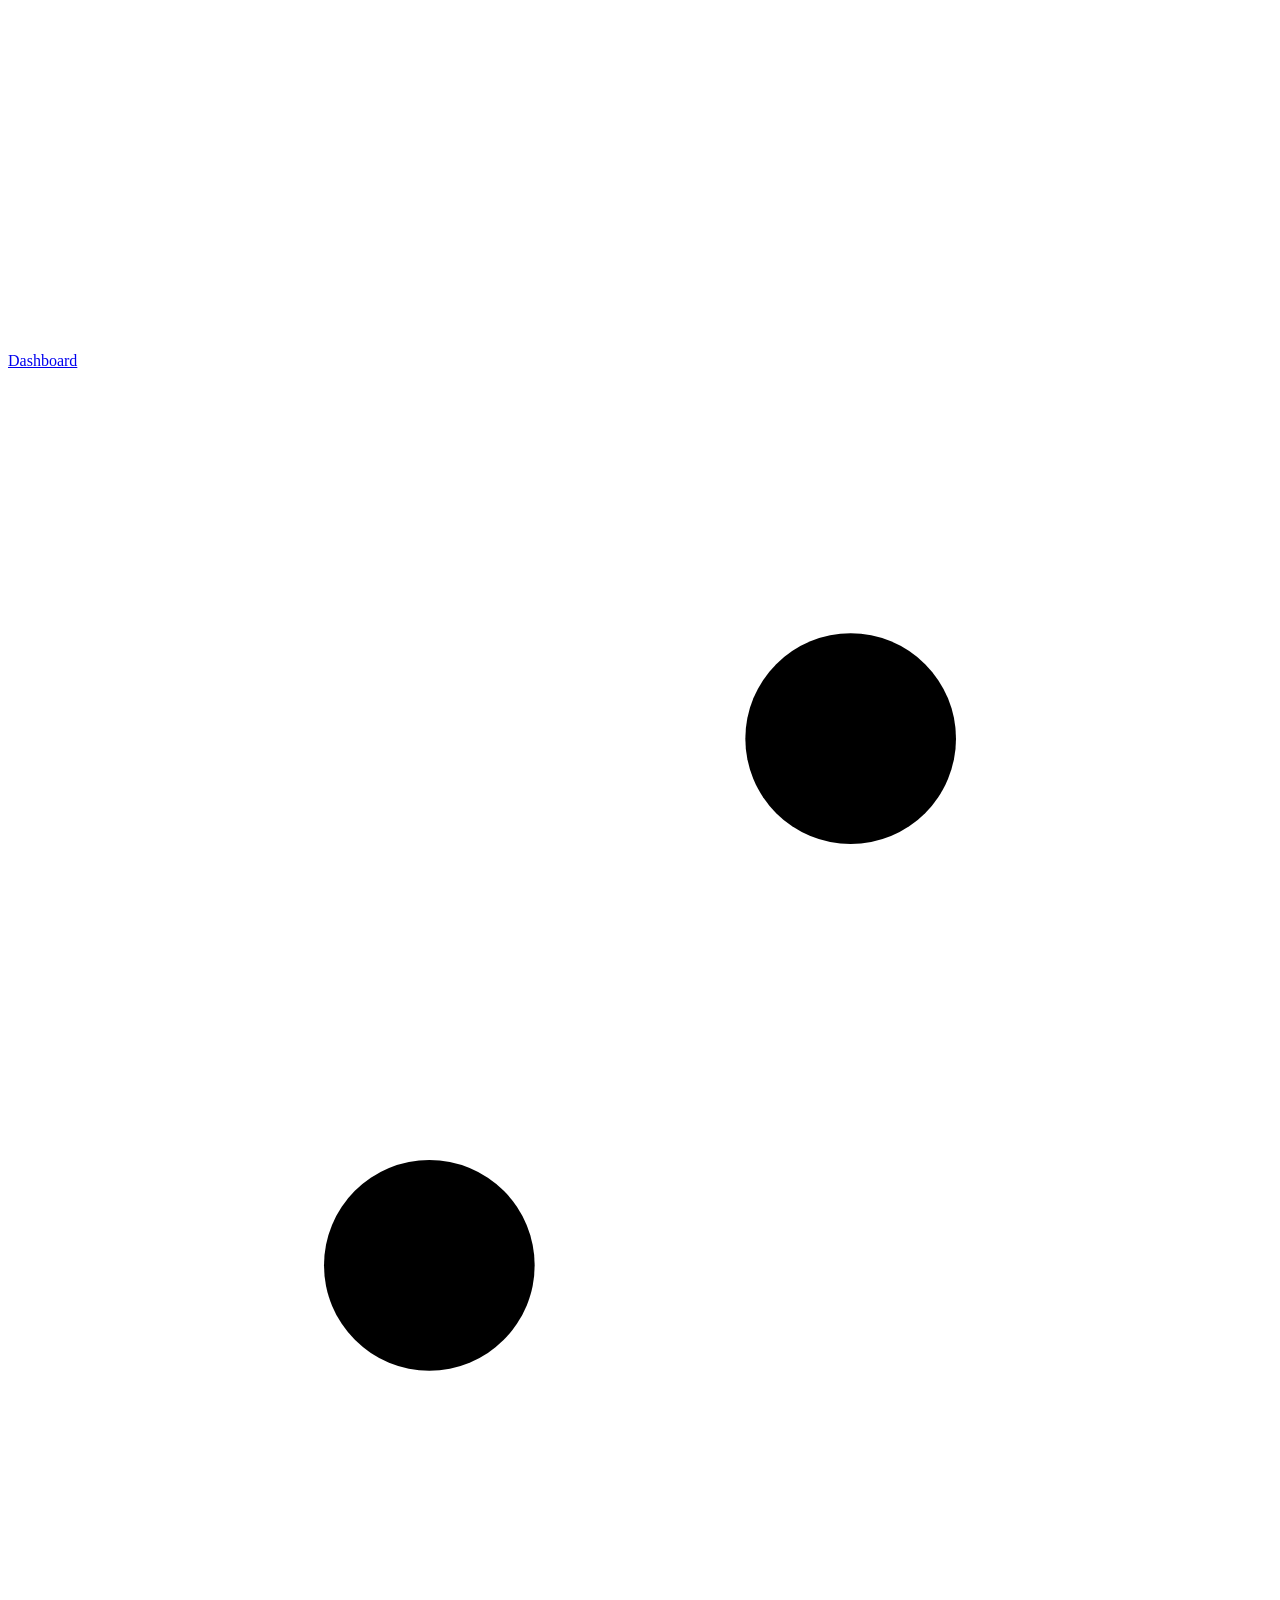
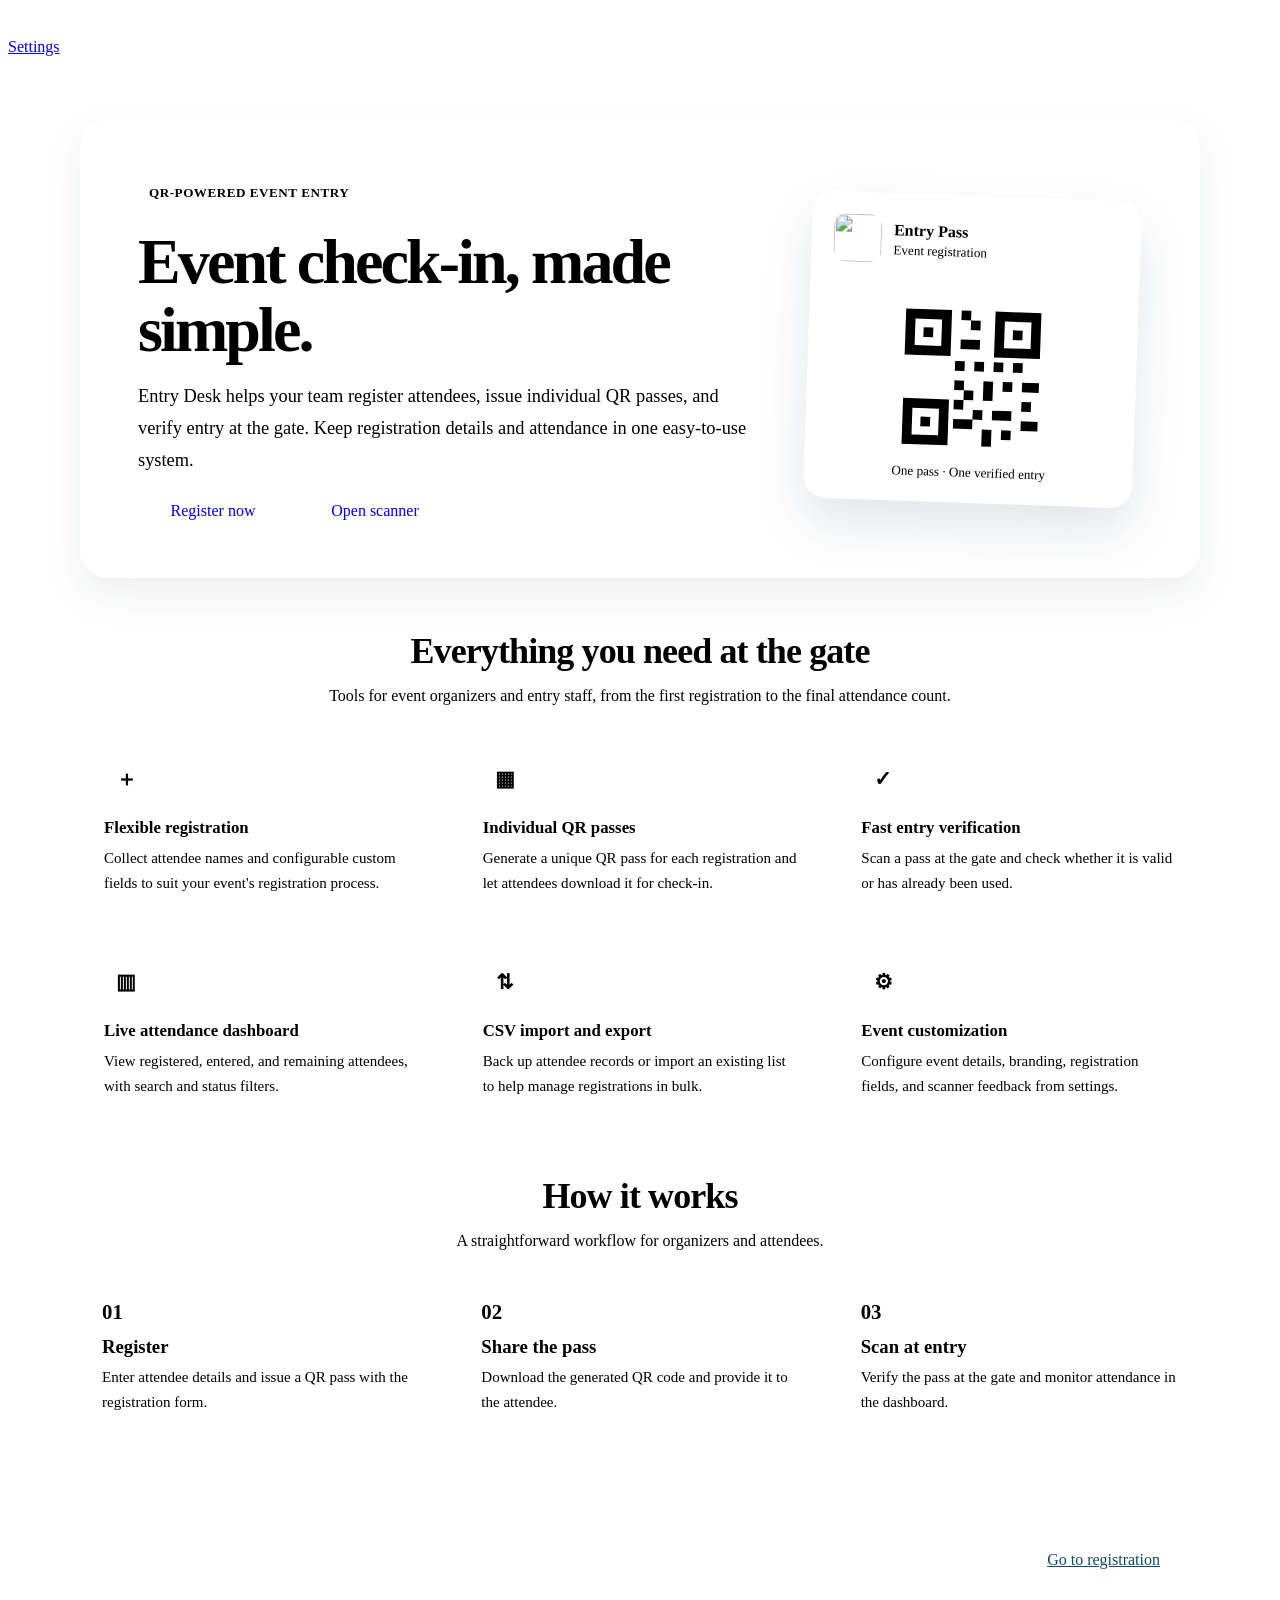
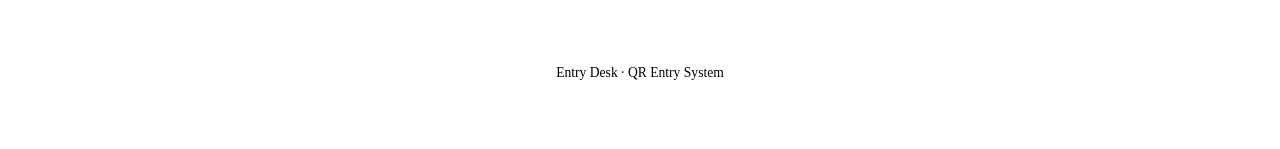
==== commit 5c1f76cd: "New Home Fix" ====
--- a/frontend/index.html
+++ b/frontend/index.html
@@ -37,13 +37,7 @@
     <header class="app-bar">
         <div class="app-bar-inner">
             <a class="brand" href="/"><img src="/static/logo.png" alt=""><span class="brand-name">Entry Desk</span></a>
-            <nav class="app-nav" aria-label="Main">
-                <a href="/" aria-current="page"><span aria-hidden="true">⌂</span>Home</a>
-                <a href="/register"><span aria-hidden="true">＋</span>Register</a>
-                <a href="/scanner"><span aria-hidden="true">▦</span>Scanner</a>
-                <a href="/admin"><span aria-hidden="true">▥</span>Dashboard</a>
-                <a href="/settings"><span aria-hidden="true">⚙</span>Settings</a>
-            </nav>
+            <nav class="app-nav" aria-label="Main"><a href="/" aria-current="page"><svg viewBox="0 0 24 24" aria-hidden="true"><path d="m3 10 9-7 9 7v10a1 1 0 0 1-1 1h-5v-6H9v6H4a1 1 0 0 1-1-1z"/></svg><span>Home</span></a><a href="/register"><svg viewBox="0 0 24 24" aria-hidden="true"><path d="M15 19v-1.5a3.5 3.5 0 0 0-3.5-3.5h-3A3.5 3.5 0 0 0 5 17.5V19"/><circle cx="10" cy="8" r="3.2"/><path d="M19 8v5M16.5 10.5h5"/></svg><span>Register</span></a><a href="/scanner"><svg viewBox="0 0 24 24" aria-hidden="true"><path d="M4 8V6a2 2 0 0 1 2-2h2M16 4h2a2 2 0 0 1 2 2v2M20 16v2a2 2 0 0 1-2 2h-2M8 20H6a2 2 0 0 1-2-2v-2M4 12h16"/></svg><span>Scanner</span></a><a href="/admin"><svg viewBox="0 0 24 24" aria-hidden="true"><path d="M5 20V10M12 20V4M19 20v-7"/></svg><span>Dashboard</span></a><a href="/settings"><svg viewBox="0 0 24 24" aria-hidden="true"><path d="M4 7h10M18 7h2M4 17h2M10 17h10"/><circle cx="16" cy="7" r="2"/><circle cx="8" cy="17" r="2"/></svg><span>Settings</span></a></nav>
         </div>
     </header>
     <main class="home-page">
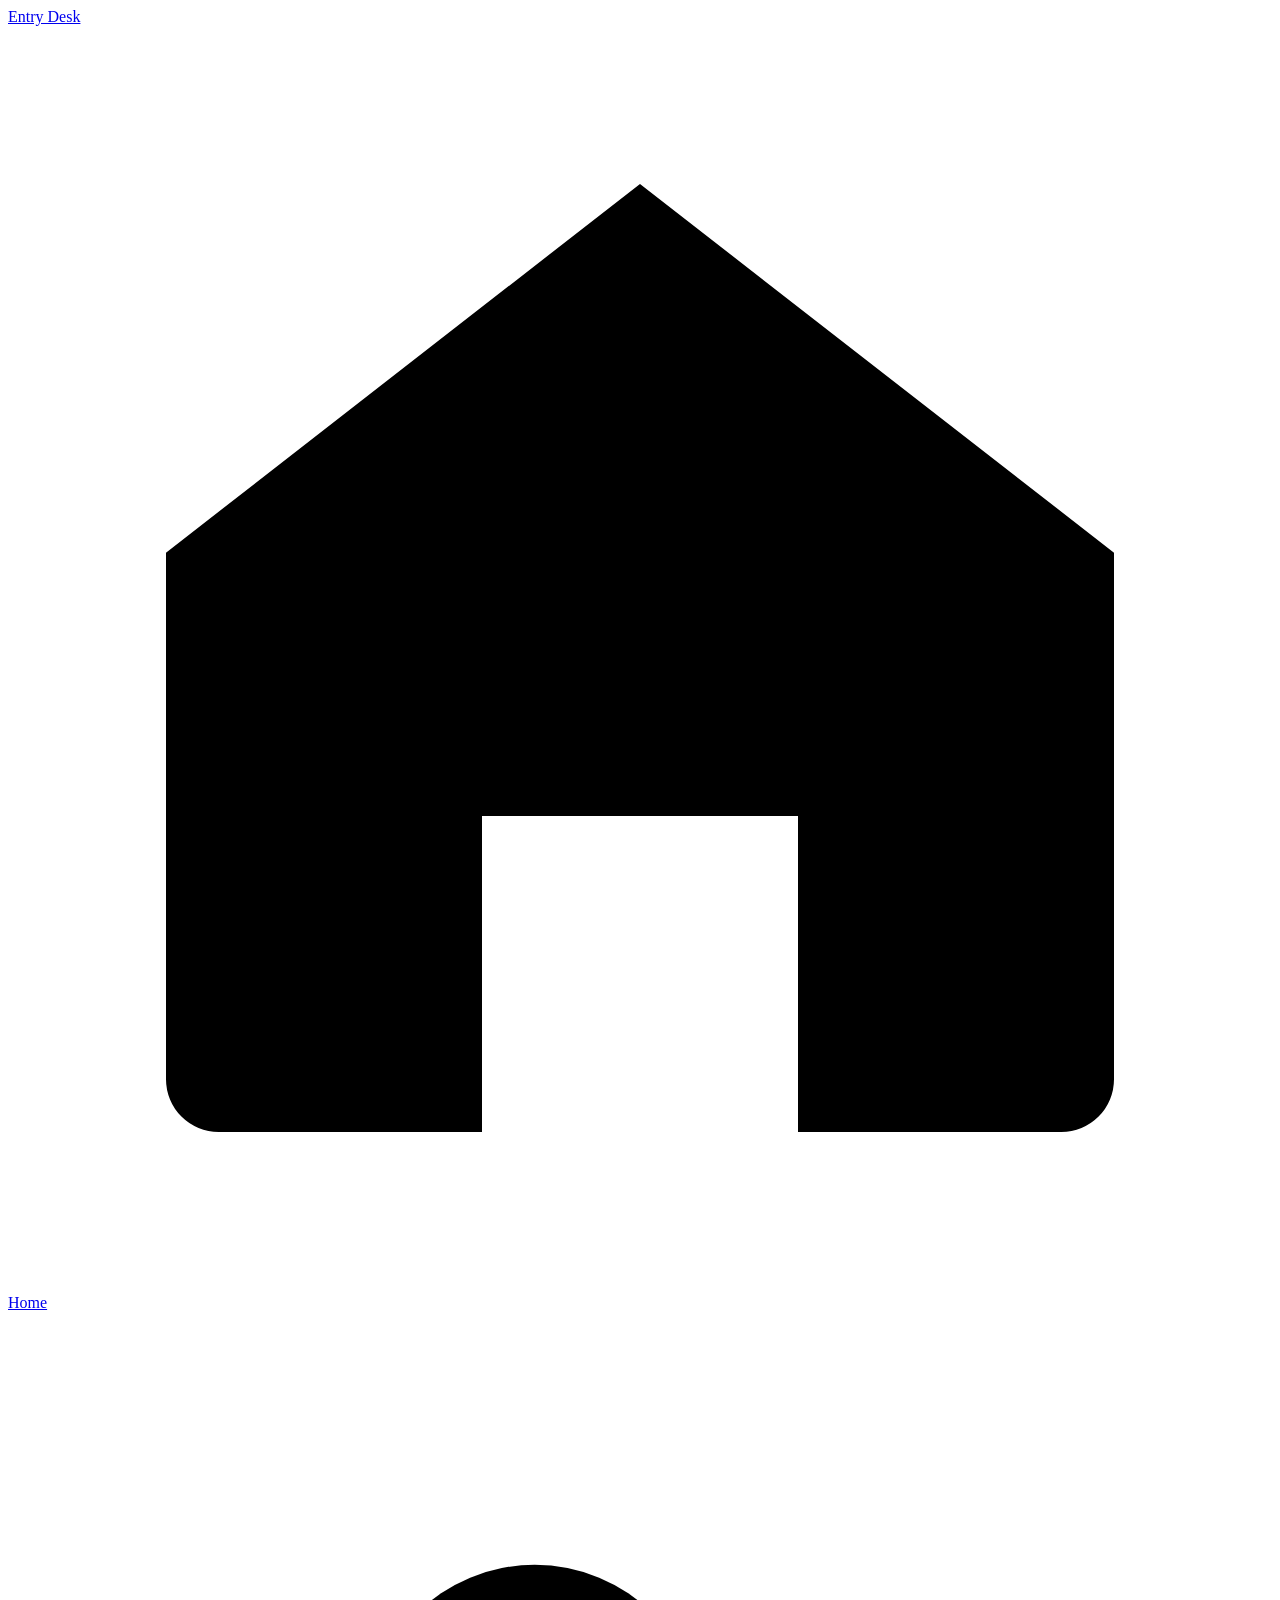
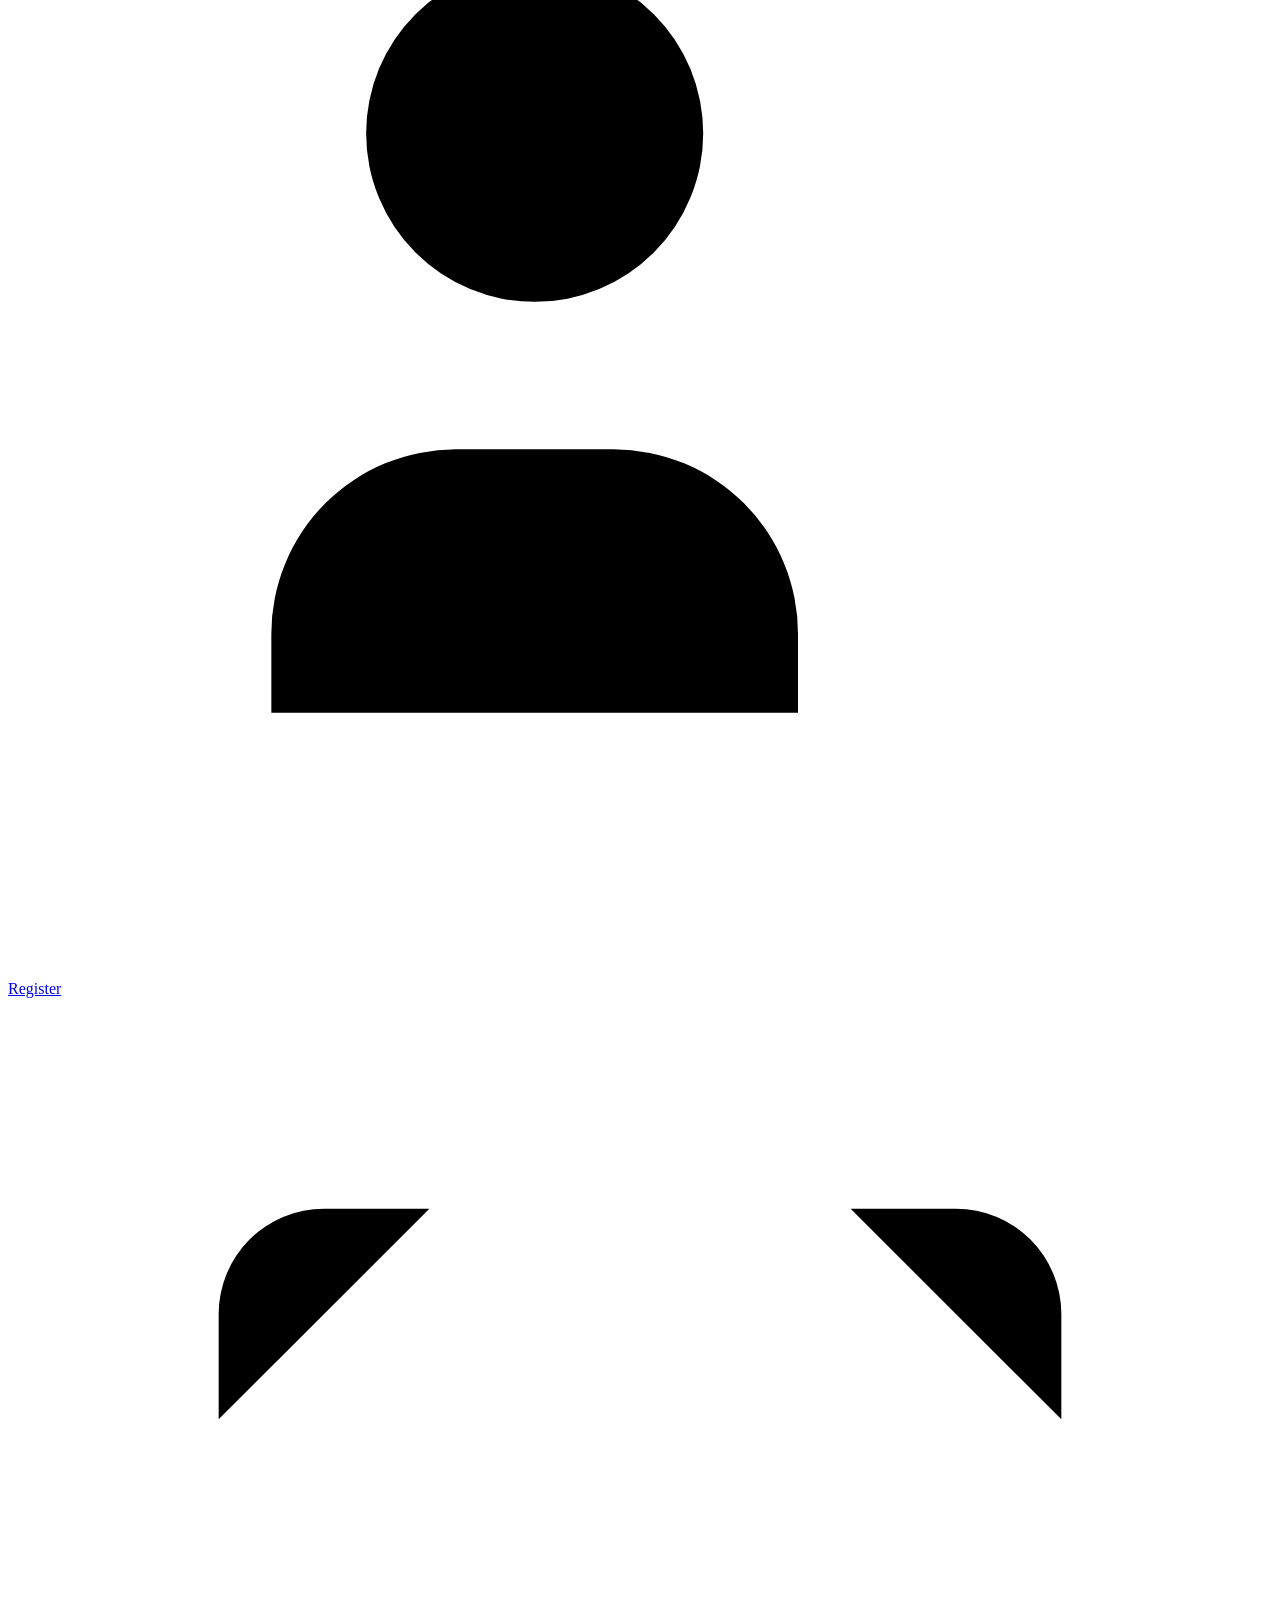
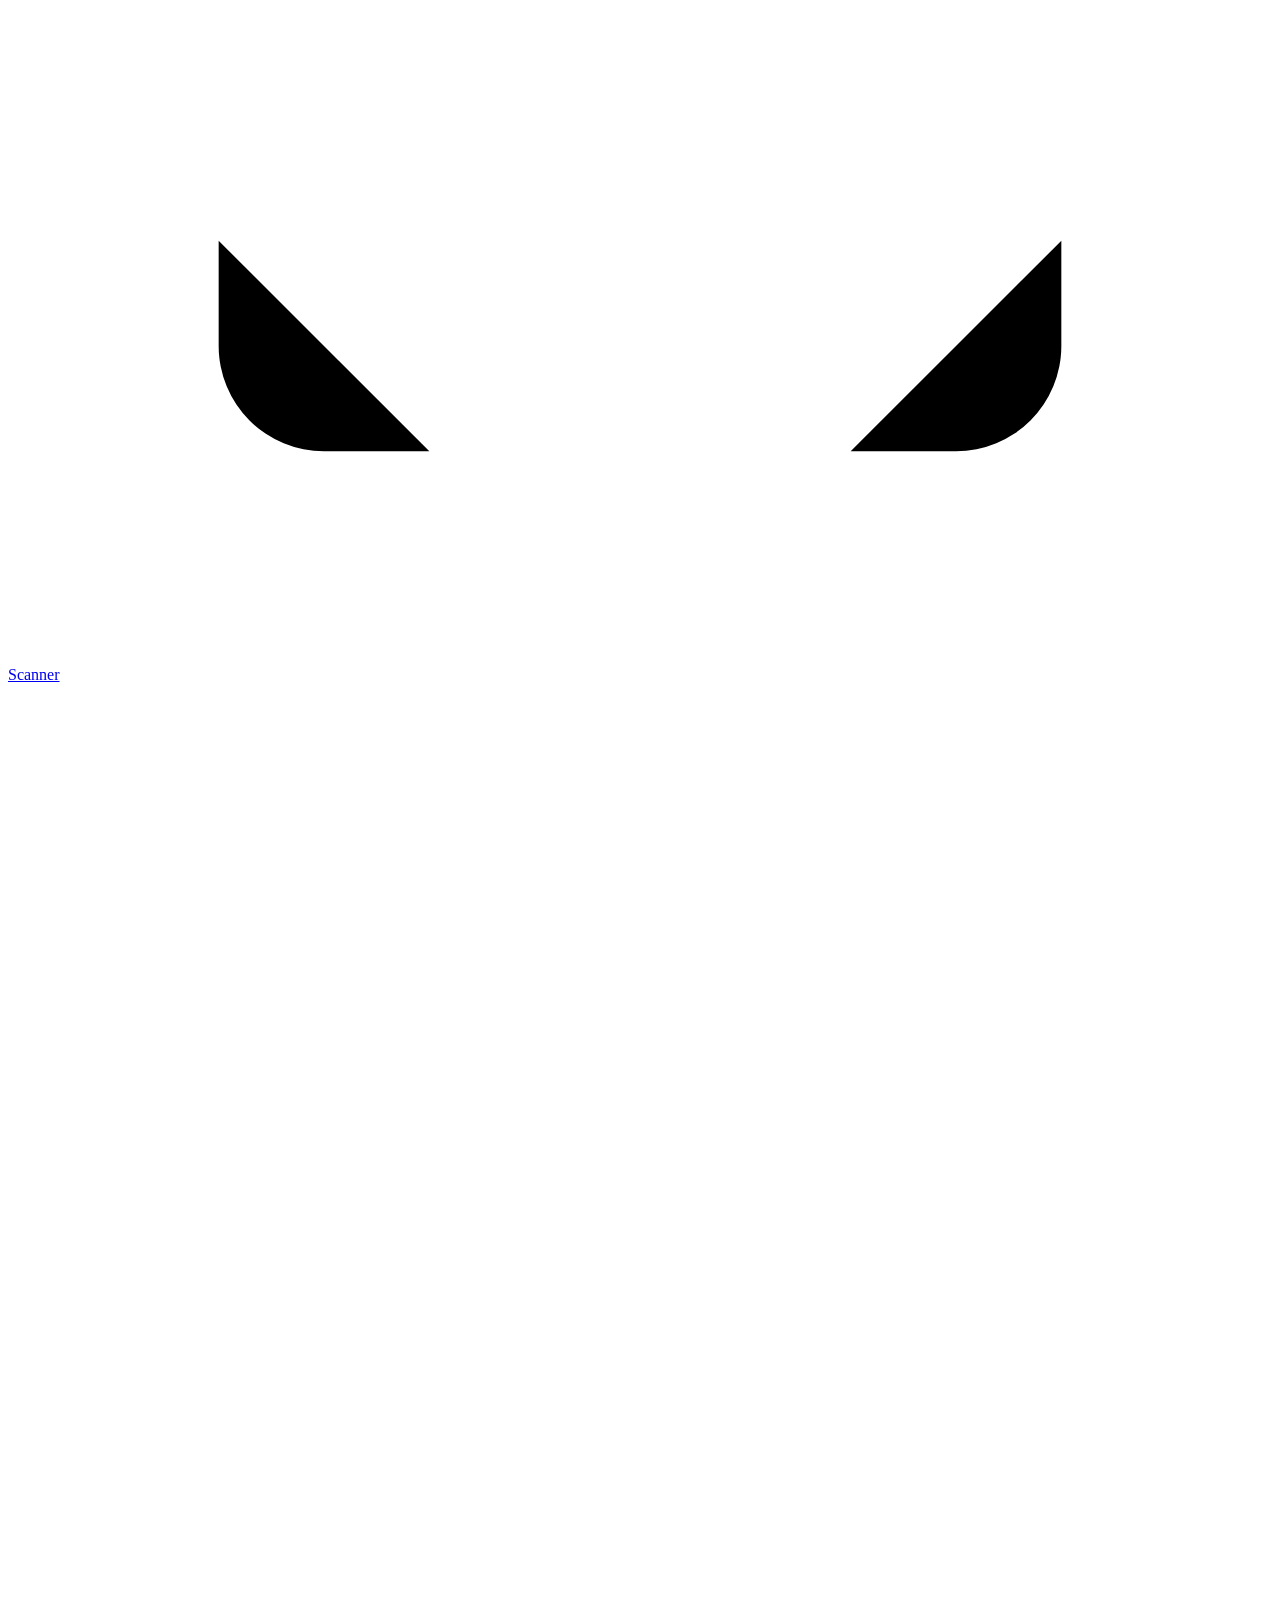
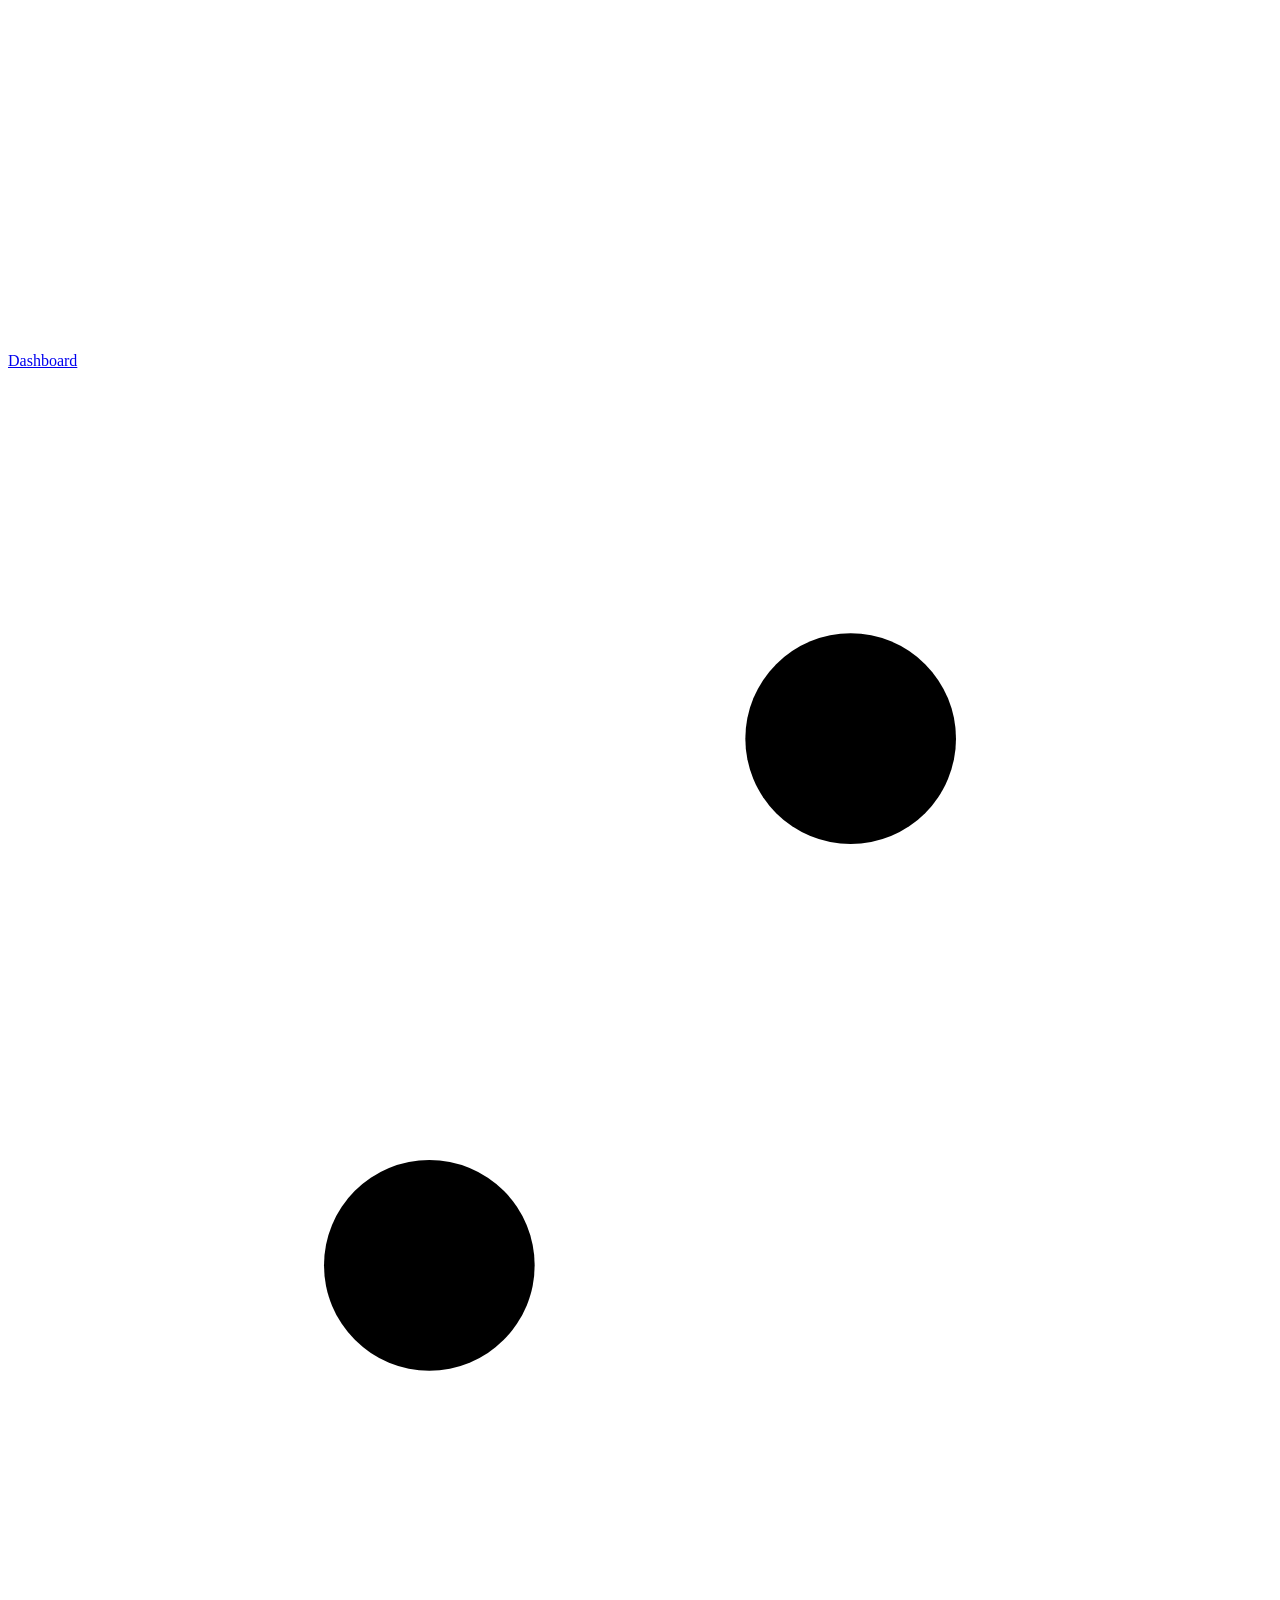
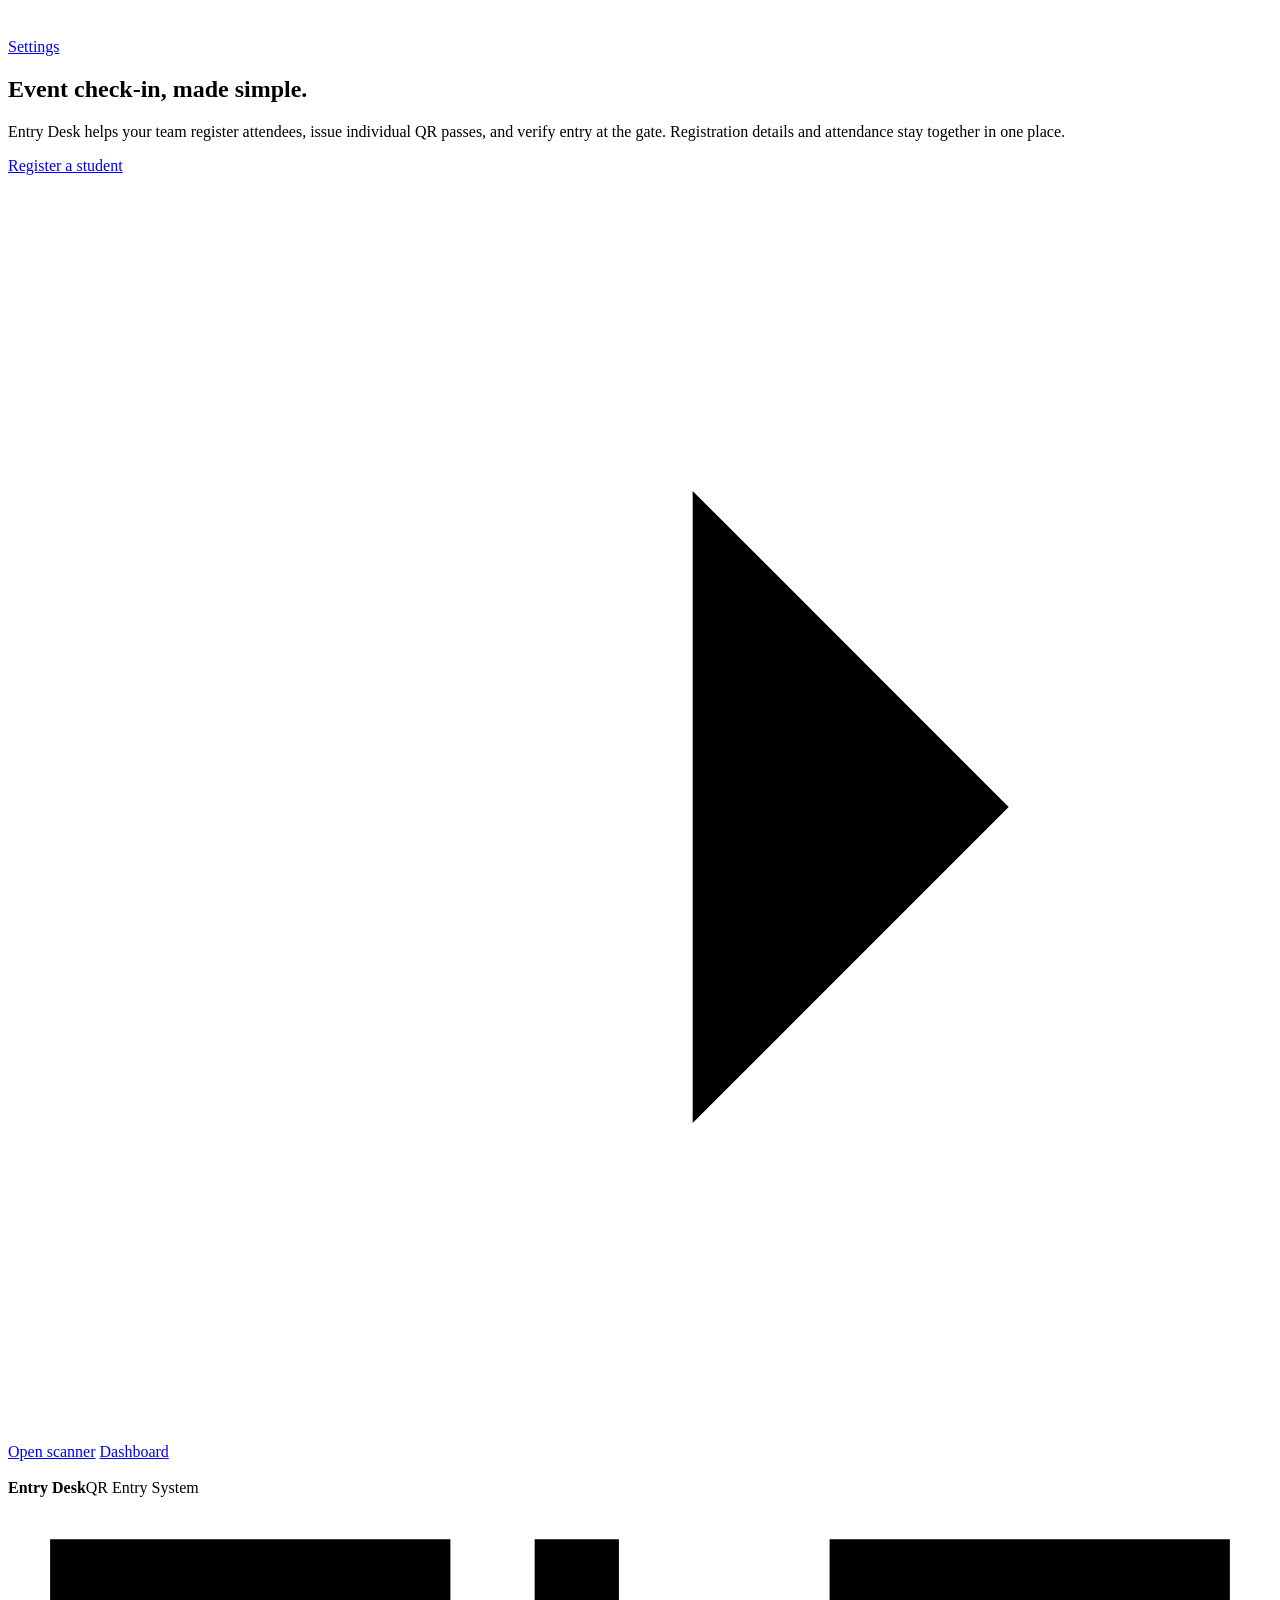
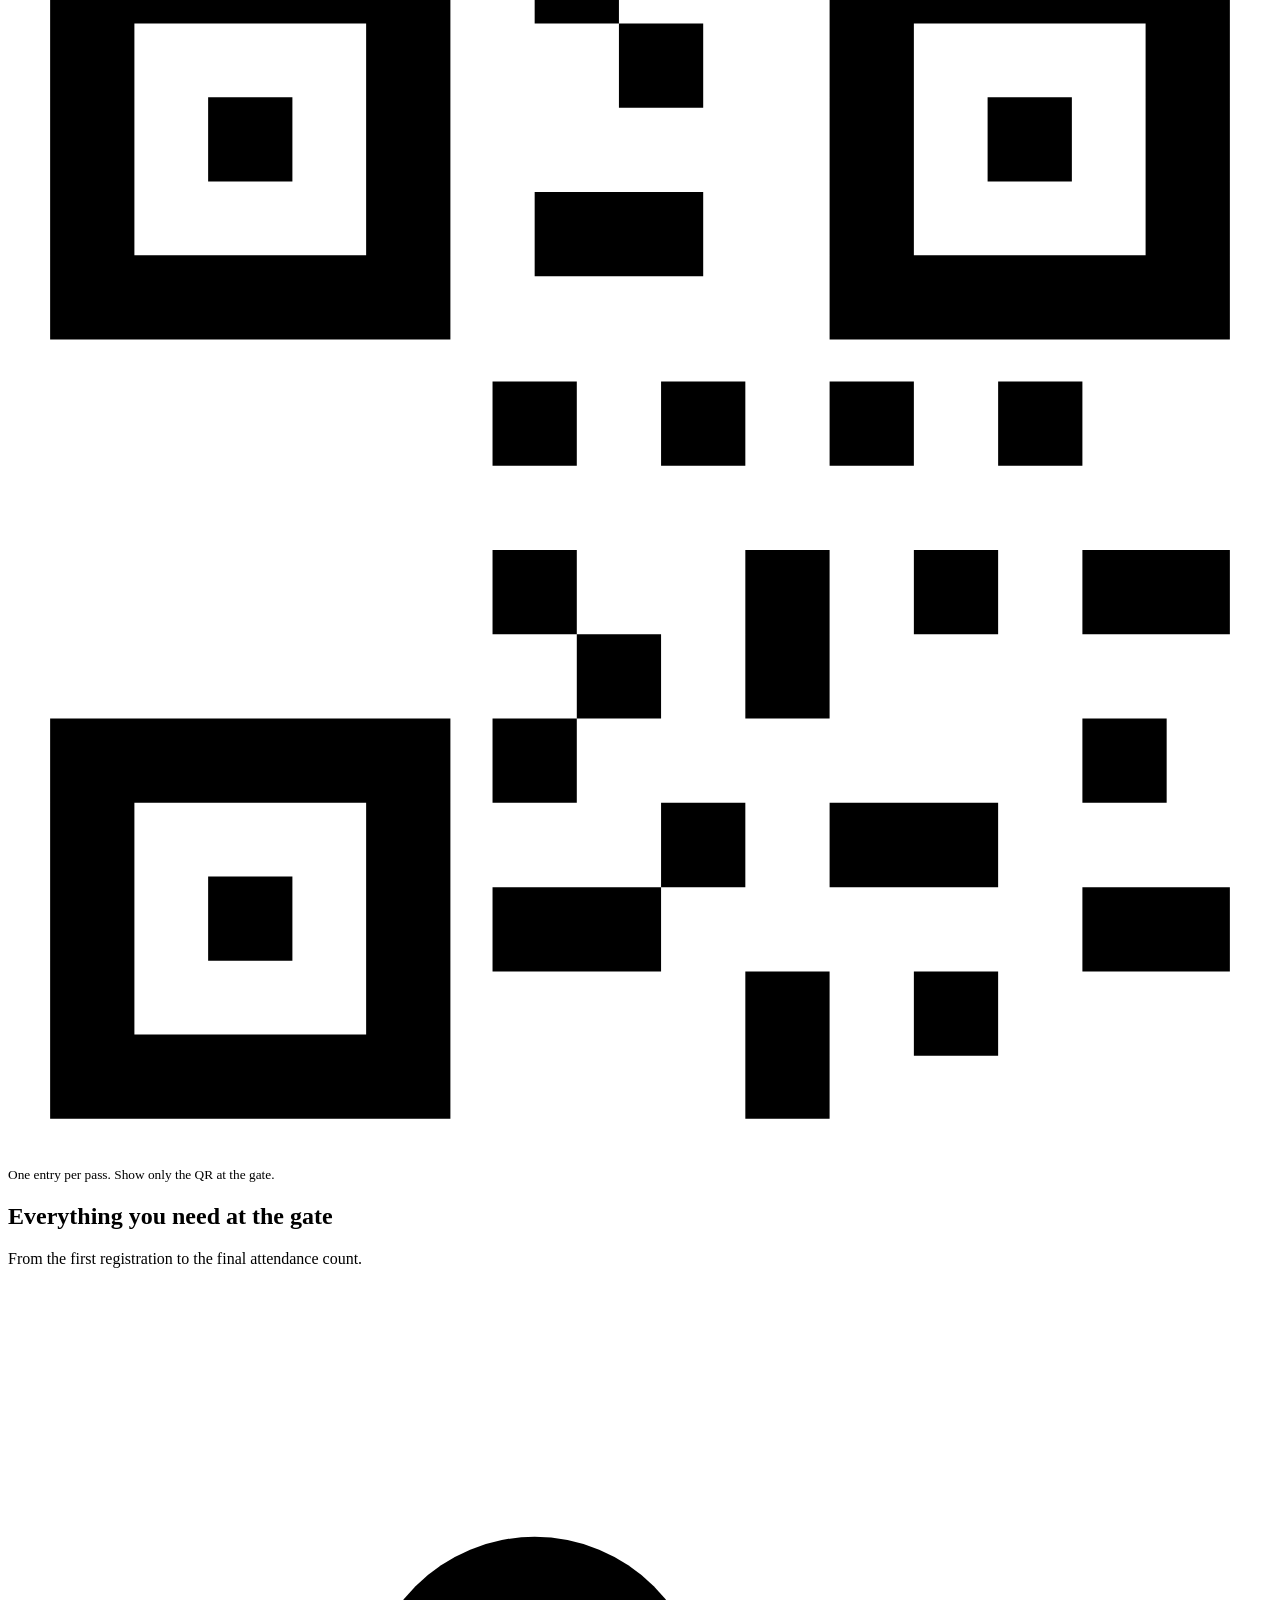
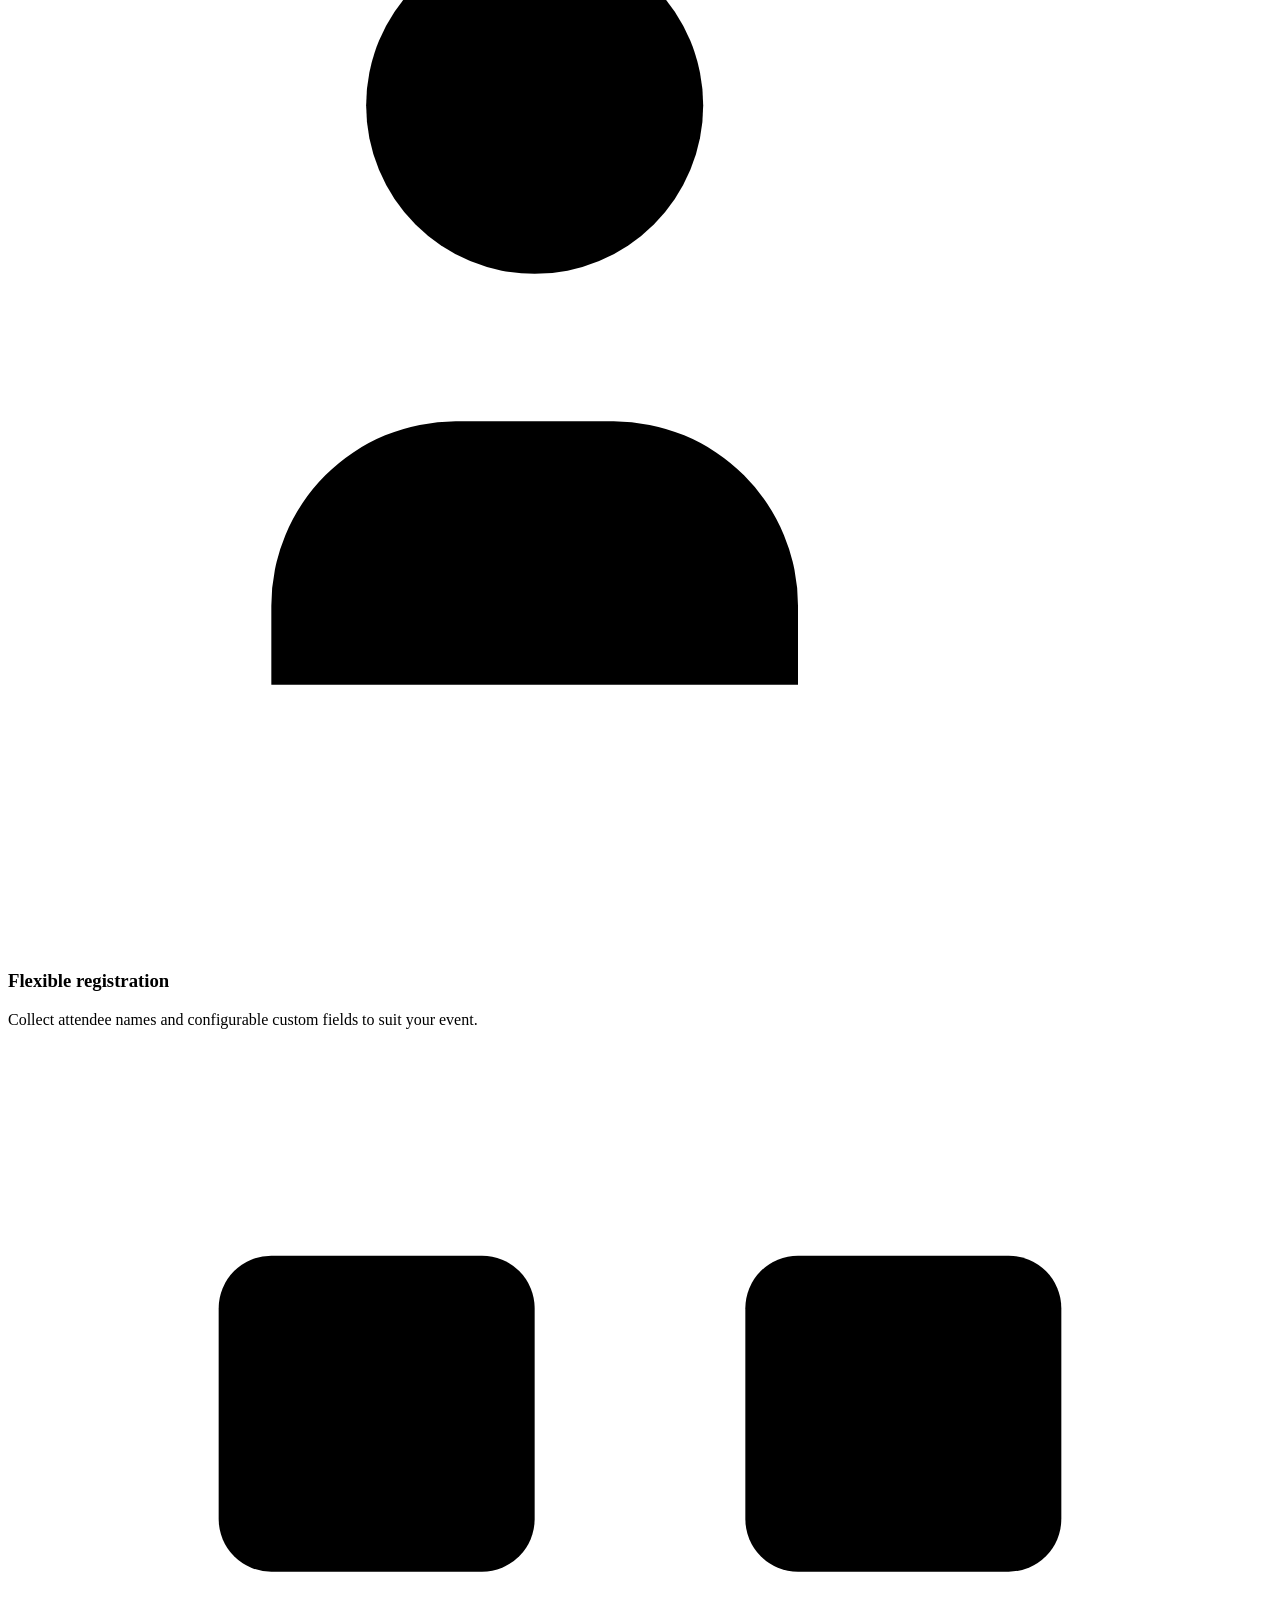
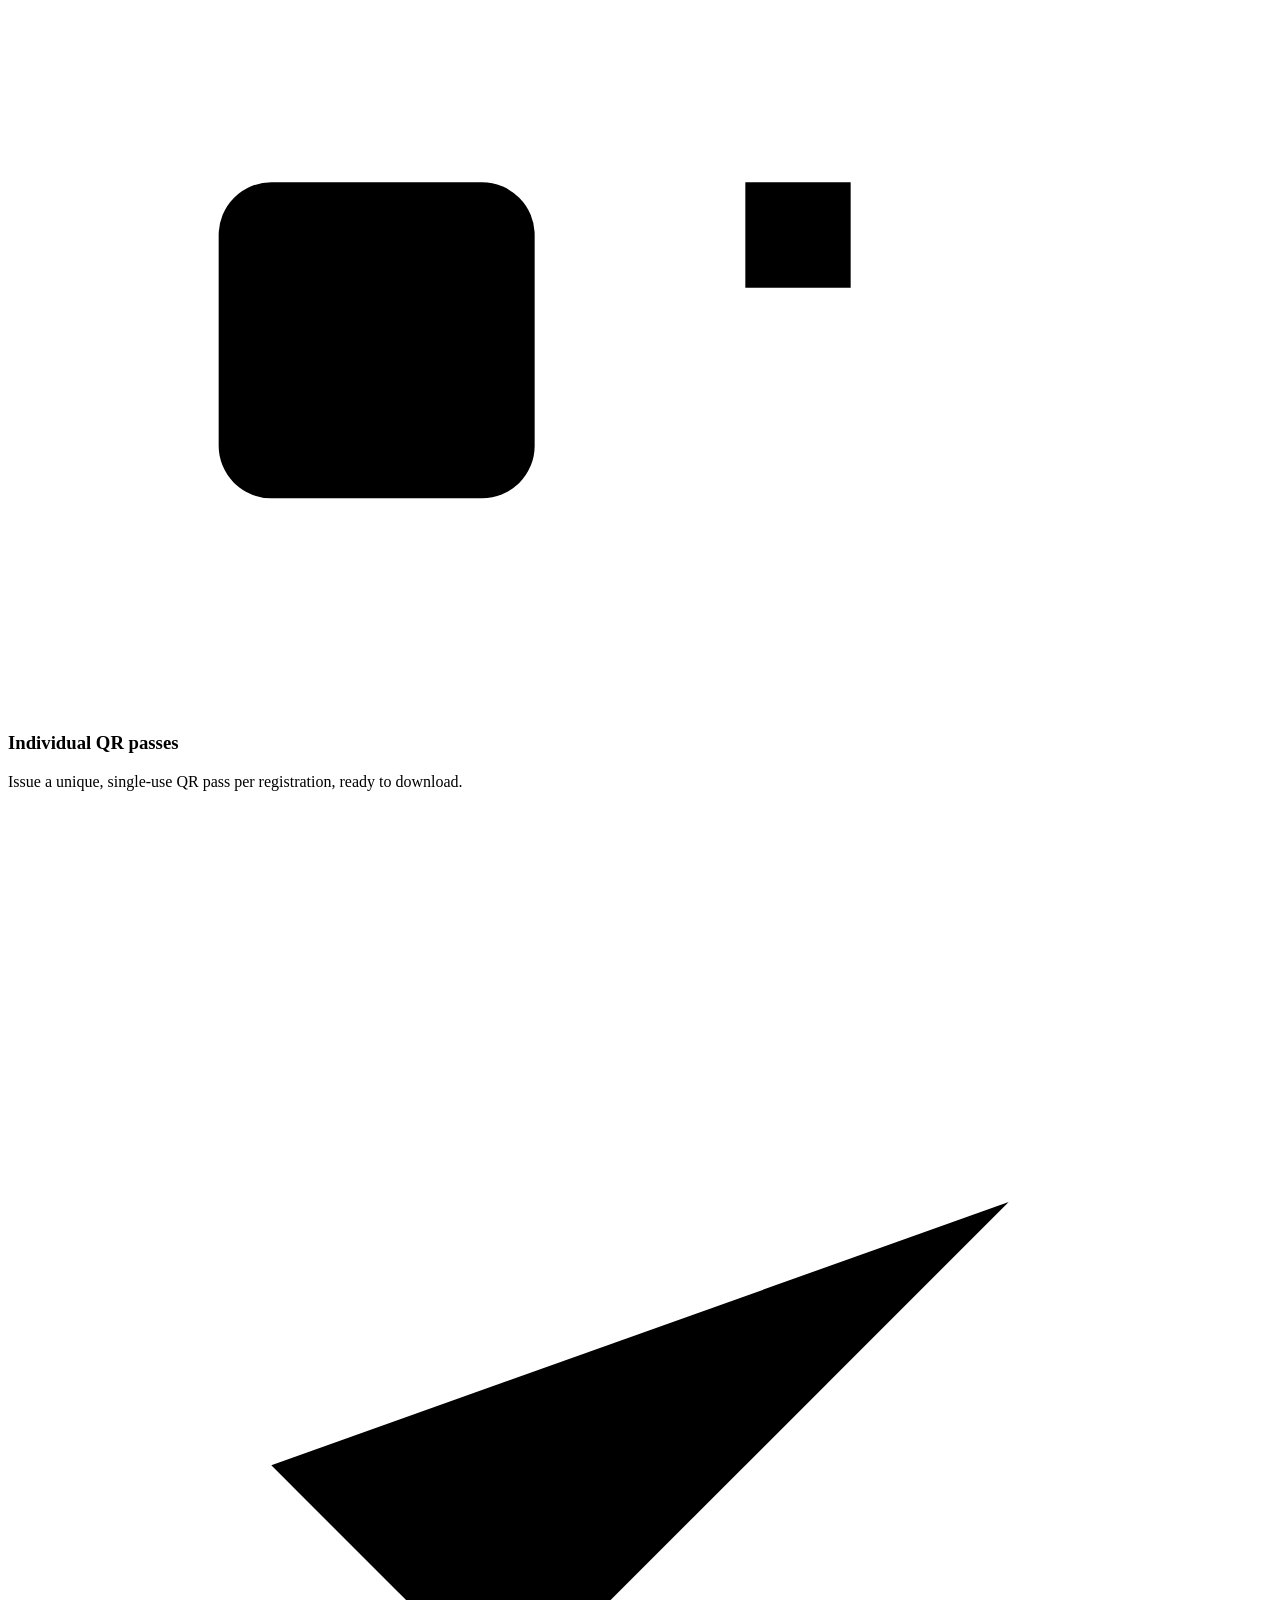
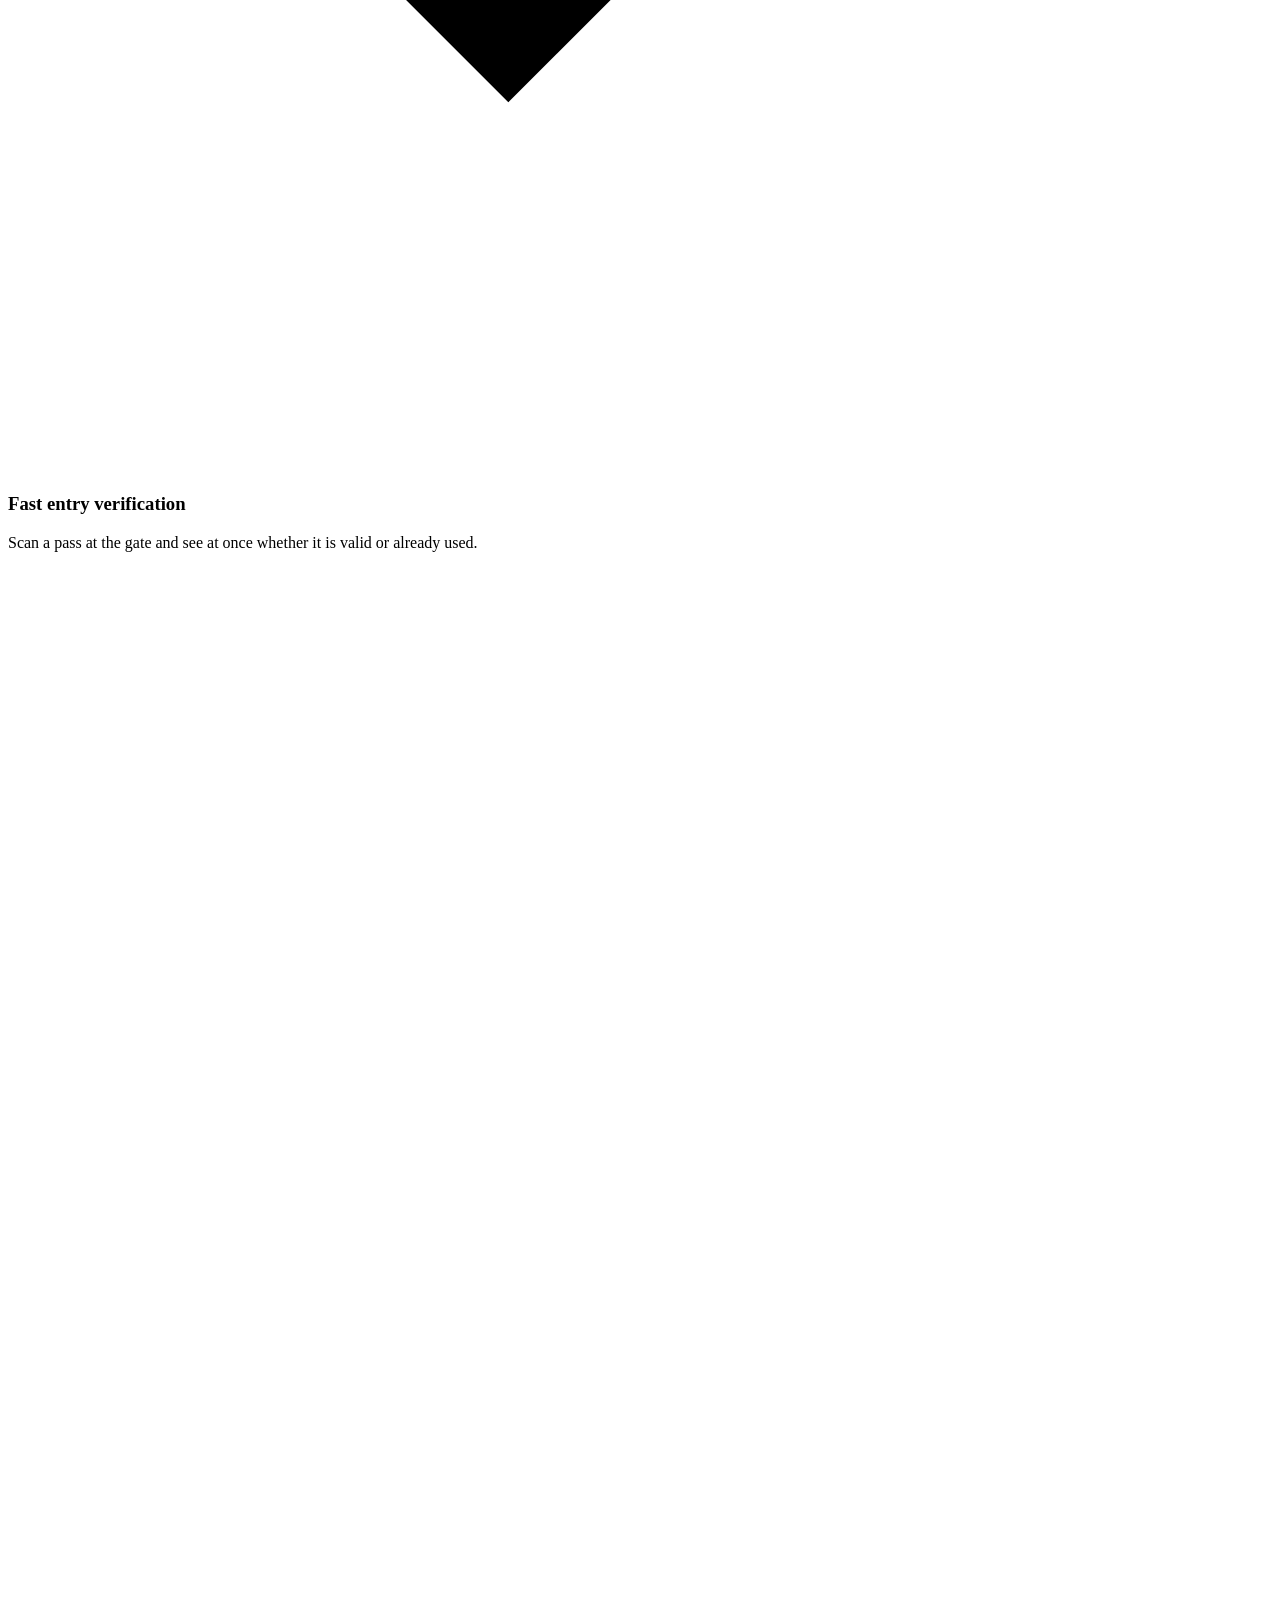
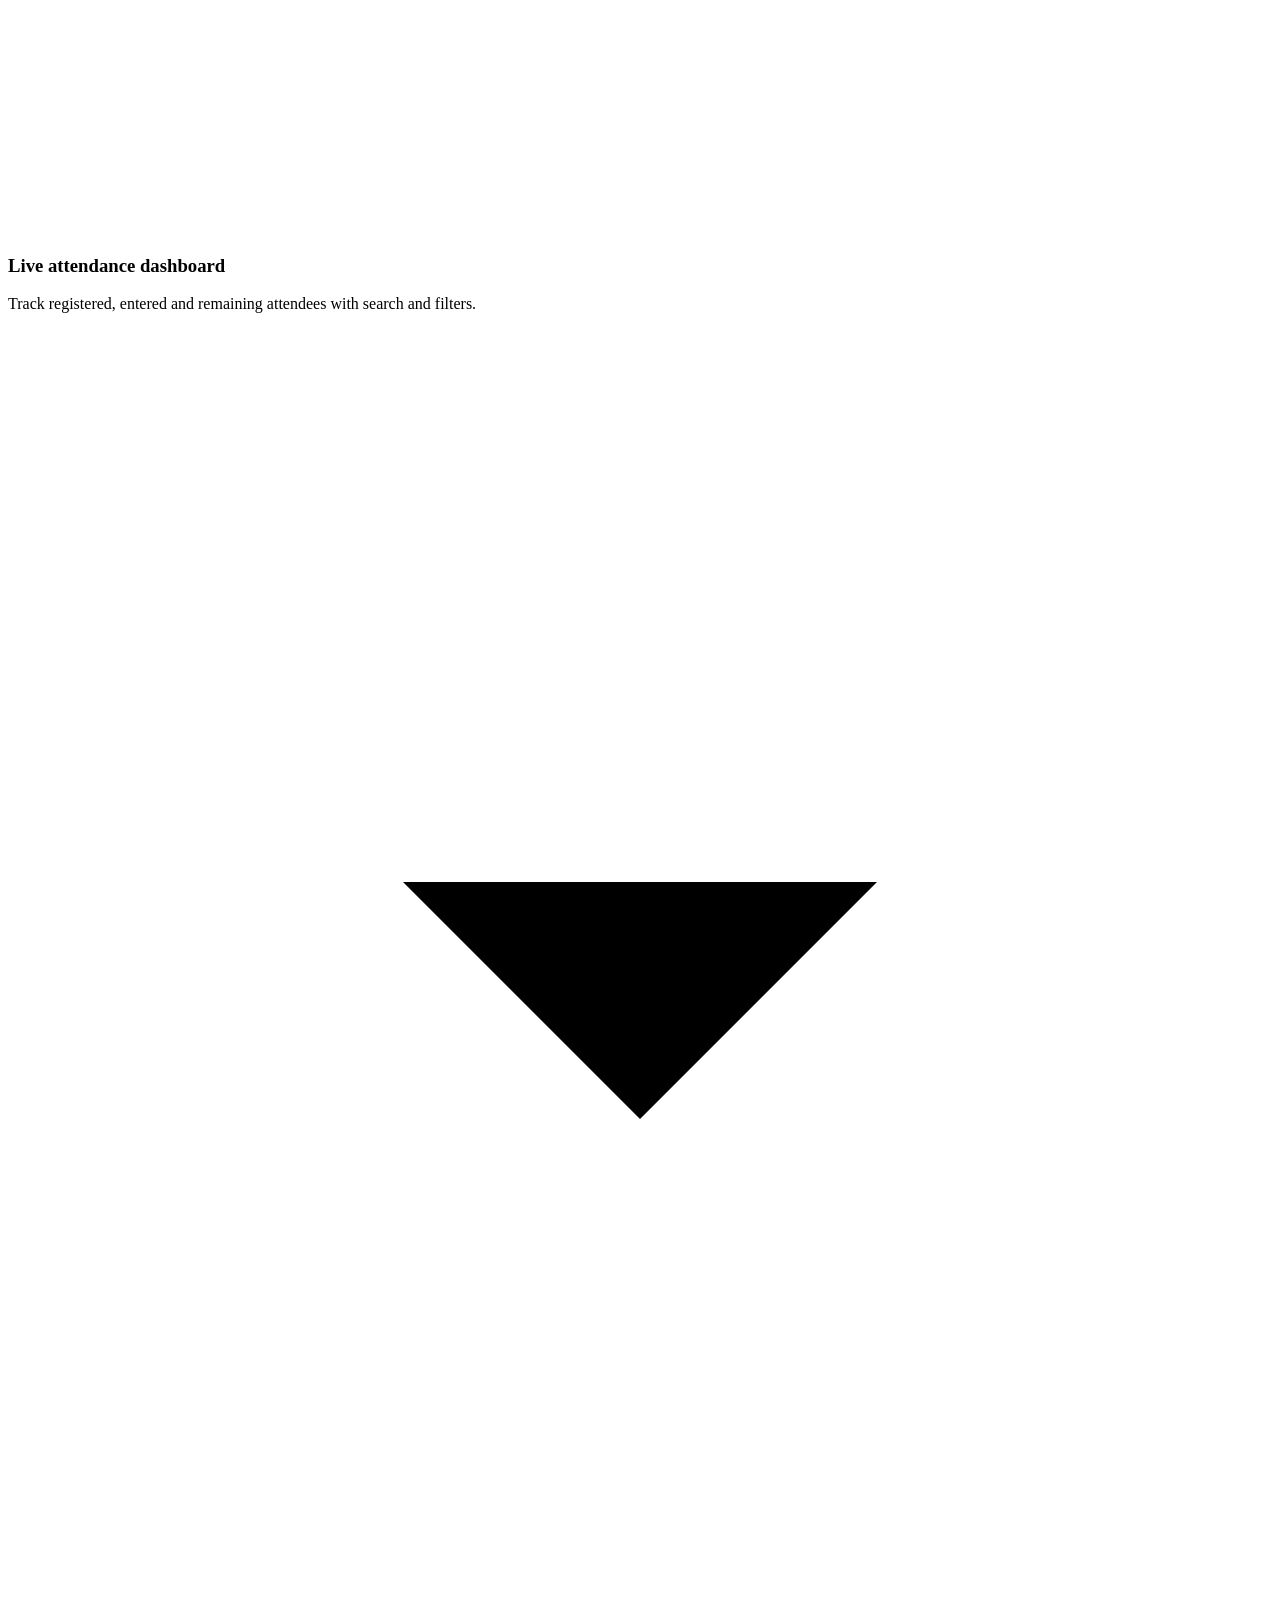
==== commit 0487ea75: "Home page fix" ====
--- a/frontend/index.html
+++ b/frontend/index.html
@@ -5,81 +5,93 @@
     <meta name="viewport" content="width=device-width, initial-scale=1, viewport-fit=cover">
     <meta name="theme-color" content="#0b6fb8">
     <meta name="description" content="Register attendees, issue QR passes, and manage event entry with Entry Desk.">
-    <title>Entry Desk · QR Entry System</title>
+    <title>Home · Entry Desk</title>
     <link rel="icon" type="image/png" href="/static/logo.png">
     <script>(function(){try{var t=localStorage.getItem("theme")||"system";if(t==="system")t=matchMedia("(prefers-color-scheme: dark)").matches?"dark":"light";document.documentElement.dataset.theme=t}catch(e){}})()</script>
     <link rel="stylesheet" href="/static/style.css">
-    <style>
-        .home-page{max-width:1120px;margin:0 auto;padding:clamp(24px,5vw,64px) 22px 60px}
-        .home-hero{position:relative;overflow:hidden;display:grid;grid-template-columns:minmax(0,1.3fr) minmax(240px,.7fr);gap:34px;align-items:center;padding:clamp(28px,5vw,58px);border:1px solid var(--line);border-radius:28px;background:linear-gradient(135deg,var(--surface),var(--surface-2));box-shadow:var(--shadow,0 16px 40px rgba(20,40,70,.08))}
-        .home-kicker{display:inline-flex;align-items:center;gap:8px;padding:7px 11px;border-radius:999px;background:var(--brand-tint);color:var(--brand);font-weight:750;font-size:.82rem;letter-spacing:.04em;text-transform:uppercase}
-        .home-hero h1{font-size:clamp(2.3rem,5vw,4.25rem);line-height:1.06;letter-spacing:-.045em;margin:20px 0 16px;max-width:700px}
-        .home-hero p{font-size:clamp(1rem,1.5vw,1.15rem);line-height:1.75;color:var(--ink-2);max-width:620px;margin:0}
-        .home-actions{display:flex;flex-wrap:wrap;gap:12px;margin-top:26px}
-        .home-actions .btn{min-width:150px;text-align:center;text-decoration:none}
-        .home-visual{display:grid;place-items:center;min-height:250px}
-        .home-pass{width:min(100%,285px);padding:22px;border:1px solid var(--line);border-radius:22px;background:var(--surface);box-shadow:0 24px 50px rgba(20,40,70,.12);transform:rotate(2deg)}
-        .home-pass-top{display:flex;align-items:center;gap:12px;padding-bottom:18px;border-bottom:1px dashed var(--line)}
-        .home-pass-top img{width:48px;height:48px;object-fit:contain;border-radius:12px}
-        .home-pass-top strong,.home-pass-top span{display:block}.home-pass-top span{font-size:.82rem;color:var(--ink-2);margin-top:3px}
-        .home-qr{display:grid;place-items:center;padding:22px 0 14px}.home-qr svg{width:145px;height:145px;color:var(--ink)}
-        .home-pass-foot{font-size:.82rem;color:var(--ink-2);text-align:center}
-        .home-section{margin-top:52px}.home-section-head{text-align:center;max-width:680px;margin:0 auto 24px}.home-section-head h2{font-size:clamp(1.6rem,3vw,2.25rem);margin:0 0 10px;letter-spacing:-.025em}.home-section-head p{margin:0;color:var(--ink-2);line-height:1.7}
-        .feature-grid{display:grid;grid-template-columns:repeat(3,minmax(0,1fr));gap:16px}.feature-card{padding:24px;border:1px solid var(--line);border-radius:18px;background:var(--surface)}
-        .feature-icon{width:44px;height:44px;display:grid;place-items:center;border-radius:13px;background:var(--brand-tint);color:var(--brand);font-size:1.3rem;font-weight:800}.feature-card h3{margin:17px 0 8px;font-size:1.05rem}.feature-card p{margin:0;color:var(--ink-2);line-height:1.65;font-size:.94rem}
-        .home-steps{display:grid;grid-template-columns:repeat(3,minmax(0,1fr));gap:18px;counter-reset:step}.home-step{padding:22px;border-radius:16px;background:var(--surface-2);border:1px solid var(--line)}.home-step::before{counter-increment:step;content:"0" counter(step);display:block;color:var(--brand);font-size:1.3rem;font-weight:850;margin-bottom:12px}.home-step h3{margin:0 0 7px}.home-step p{margin:0;color:var(--ink-2);line-height:1.65;font-size:.94rem}
-        .home-cta{margin-top:48px;padding:clamp(24px,4vw,40px);border-radius:22px;background:var(--brand);color:#fff;display:flex;align-items:center;justify-content:space-between;gap:24px}.home-cta h2{margin:0 0 8px;font-size:clamp(1.4rem,3vw,2rem)}.home-cta p{margin:0;opacity:.9;line-height:1.6}.home-cta .btn{background:#fff;color:#13466c;border-color:#fff;white-space:nowrap}
-        .home-footer{text-align:center;color:var(--ink-2);font-size:.85rem;margin-top:30px}
-        @media(max-width:760px){.home-landing .app-nav{grid-template-columns:repeat(5,minmax(0,1fr))}.home-landing .app-nav a{font-size:.68rem}.home-hero{grid-template-columns:1fr;gap:18px}.home-visual{min-height:0}.home-pass{width:min(100%,250px)}.feature-grid,.home-steps{grid-template-columns:1fr}.home-cta{align-items:flex-start;flex-direction:column}.home-cta .btn{width:100%;text-align:center}}
-    </style>
 </head>
-<body class="home-landing">
+<body data-page="home">
     <header class="app-bar">
         <div class="app-bar-inner">
             <a class="brand" href="/"><img src="/static/logo.png" alt=""><span class="brand-name">Entry Desk</span></a>
             <nav class="app-nav" aria-label="Main"><a href="/" aria-current="page"><svg viewBox="0 0 24 24" aria-hidden="true"><path d="m3 10 9-7 9 7v10a1 1 0 0 1-1 1h-5v-6H9v6H4a1 1 0 0 1-1-1z"/></svg><span>Home</span></a><a href="/register"><svg viewBox="0 0 24 24" aria-hidden="true"><path d="M15 19v-1.5a3.5 3.5 0 0 0-3.5-3.5h-3A3.5 3.5 0 0 0 5 17.5V19"/><circle cx="10" cy="8" r="3.2"/><path d="M19 8v5M16.5 10.5h5"/></svg><span>Register</span></a><a href="/scanner"><svg viewBox="0 0 24 24" aria-hidden="true"><path d="M4 8V6a2 2 0 0 1 2-2h2M16 4h2a2 2 0 0 1 2 2v2M20 16v2a2 2 0 0 1-2 2h-2M8 20H6a2 2 0 0 1-2-2v-2M4 12h16"/></svg><span>Scanner</span></a><a href="/admin"><svg viewBox="0 0 24 24" aria-hidden="true"><path d="M5 20V10M12 20V4M19 20v-7"/></svg><span>Dashboard</span></a><a href="/settings"><svg viewBox="0 0 24 24" aria-hidden="true"><path d="M4 7h10M18 7h2M4 17h2M10 17h10"/><circle cx="16" cy="7" r="2"/><circle cx="8" cy="17" r="2"/></svg><span>Settings</span></a></nav>
         </div>
     </header>
-    <main class="home-page">
-        <section class="home-hero">
-            <div>
-                <span class="home-kicker">QR-powered event entry</span>
+    <main class="page">
+        <div class="reg-layout">
+            <section class="panel home-intro">
                 <h1>Event check-in, made simple.</h1>
-                <p>Entry Desk helps your team register attendees, issue individual QR passes, and verify entry at the gate. Keep registration details and attendance in one easy-to-use system.</p>
-                <div class="home-actions"><a class="btn btn--primary" href="/register">Register now</a><a class="btn" href="/scanner">Open scanner</a></div>
-            </div>
-            <div class="home-visual" aria-hidden="true">
-                <div class="home-pass">
-                    <div class="home-pass-top"><img src="/static/logo.png" alt=""><div><strong id="homeEventName">Entry Pass</strong><span id="homeOrganization">Event registration</span></div></div>
-                    <div class="home-qr"><svg viewBox="0 0 120 120" fill="currentColor"><path d="M4 4h38v38H4zM12 12v22h22V12zM19 19h8v8h-8zM78 4h38v38H78zM86 12v22h22V12zM93 19h8v8h-8zM4 78h38v38H4zM12 86v22h22V86zM19 93h8v8h-8zM50 4h8v8h-8zM58 12h8v8h-8zM50 28h16v8H50zM46 46h8v8h-8zM62 46h8v8h-8zM78 46h8v8h-8zM94 46h8v8h-8zM46 62h8v8h-8zM54 70h8v8h-8zM70 62h8v16h-8zM86 62h8v8h-8zM102 62h14v8h-14zM46 78h8v8h-8zM62 86h8v8h-8zM78 86h16v8H78zM102 78h8v8h-8zM46 94h16v8H46zM70 102h8v14h-8zM86 102h8v8h-8zM102 94h14v8h-14z"/></svg></div>
-                    <div class="home-pass-foot">One pass · One verified entry</div>
+                <p>Entry Desk helps your team register attendees, issue individual QR passes, and verify entry at the gate. Registration details and attendance stay together in one place.</p>
+                <div class="page-actions">
+                    <a class="btn btn--primary" href="/register">Register a student <svg viewBox="0 0 24 24" aria-hidden="true"><path d="M5 12h14M13 6l6 6-6 6"/></svg></a>
+                    <a class="btn" href="/scanner">Open scanner</a>
+                    <a class="btn" href="/admin">Dashboard</a>
                 </div>
+            </section>
+            <article class="ticket home-ticket" data-state="issued" aria-label="Sample entry pass">
+                <div class="ticket-head">
+                    <img src="/static/logo.png" alt="">
+                    <div><strong>Entry Desk</strong><span>QR Entry System</span></div>
+                </div>
+                <div class="ticket-body">
+                    <div class="qr-box"><svg viewBox="0 0 120 120" fill="currentColor" aria-hidden="true"><path d="M4 4h38v38H4zM12 12v22h22V12zM19 19h8v8h-8zM78 4h38v38H78zM86 12v22h22V12zM93 19h8v8h-8zM4 78h38v38H4zM12 86v22h22V86zM19 93h8v8h-8zM50 4h8v8h-8zM58 12h8v8h-8zM50 28h16v8H50zM46 46h8v8h-8zM62 46h8v8h-8zM78 46h8v8h-8zM94 46h8v8h-8zM46 62h8v8h-8zM54 70h8v8h-8zM70 62h8v16h-8zM86 62h8v8h-8zM102 62h14v8h-14zM46 78h8v8h-8zM62 86h8v8h-8zM78 86h16v8H78zM102 78h8v8h-8zM46 94h16v8H46zM70 102h8v14h-8zM86 102h8v8h-8zM102 94h14v8h-14z"/></svg></div>
+                </div>
+                <div class="ticket-tear"></div>
+                <div class="ticket-foot"><small>One entry per pass. Show only the QR at the gate.</small></div>
+            </article>
+        </div>
+
+        <section class="home-section">
+            <div class="page-head"><div>
+                <h2>Everything you need at the gate</h2>
+                <p>From the first registration to the final attendance count.</p>
+            </div></div>
+            <div class="feature-grid">
+                <article class="panel feature-card">
+                    <div class="section-icon"><svg viewBox="0 0 24 24" aria-hidden="true"><path d="M15 19v-1.5a3.5 3.5 0 0 0-3.5-3.5h-3A3.5 3.5 0 0 0 5 17.5V19"/><circle cx="10" cy="8" r="3.2"/><path d="M19 8v5M16.5 10.5h5"/></svg></div>
+                    <h3>Flexible registration</h3>
+                    <p>Collect attendee names and configurable custom fields to suit your event.</p>
+                </article>
+                <article class="panel feature-card">
+                    <div class="section-icon"><svg viewBox="0 0 24 24" aria-hidden="true"><rect x="4" y="4" width="6" height="6" rx="1"/><rect x="14" y="4" width="6" height="6" rx="1"/><rect x="4" y="14" width="6" height="6" rx="1"/><path d="M14 14h2v2h-2zM18 18h2M14 20h2M20 14v2"/></svg></div>
+                    <h3>Individual QR passes</h3>
+                    <p>Issue a unique, single-use QR pass per registration, ready to download.</p>
+                </article>
+                <article class="panel feature-card">
+                    <div class="section-icon"><svg viewBox="0 0 24 24" aria-hidden="true"><path d="m5 12.5 4.5 4.5L19 7.5"/></svg></div>
+                    <h3>Fast entry verification</h3>
+                    <p>Scan a pass at the gate and see at once whether it is valid or already used.</p>
+                </article>
+                <article class="panel feature-card">
+                    <div class="section-icon"><svg viewBox="0 0 24 24" aria-hidden="true"><path d="M5 20V10M12 20V4M19 20v-7"/></svg></div>
+                    <h3>Live attendance dashboard</h3>
+                    <p>Track registered, entered and remaining attendees with search and filters.</p>
+                </article>
+                <article class="panel feature-card">
+                    <div class="section-icon"><svg viewBox="0 0 24 24" aria-hidden="true"><path d="M12 4v11M7.5 10.5 12 15l4.5-4.5M5 19h14"/></svg></div>
+                    <h3>CSV import and export</h3>
+                    <p>Back up attendee records or import an existing list in bulk.</p>
+                </article>
+                <article class="panel feature-card">
+                    <div class="section-icon"><svg viewBox="0 0 24 24" aria-hidden="true"><path d="M4 7h10M18 7h2M4 17h2M10 17h10"/><circle cx="16" cy="7" r="2"/><circle cx="8" cy="17" r="2"/></svg></div>
+                    <h3>Event customization</h3>
+                    <p>Set event details, branding, registration fields and scanner feedback.</p>
+                </article>
             </div>
         </section>
+
         <section class="home-section">
-            <div class="home-section-head"><h2>Everything you need at the gate</h2><p>Tools for event organizers and entry staff, from the first registration to the final attendance count.</p></div>
-            <div class="feature-grid">
-                <article class="feature-card"><div class="feature-icon" aria-hidden="true">＋</div><h3>Flexible registration</h3><p>Collect attendee names and configurable custom fields to suit your event's registration process.</p></article>
-                <article class="feature-card"><div class="feature-icon" aria-hidden="true">▦</div><h3>Individual QR passes</h3><p>Generate a unique QR pass for each registration and let attendees download it for check-in.</p></article>
-                <article class="feature-card"><div class="feature-icon" aria-hidden="true">✓</div><h3>Fast entry verification</h3><p>Scan a pass at the gate and check whether it is valid or has already been used.</p></article>
-                <article class="feature-card"><div class="feature-icon" aria-hidden="true">▥</div><h3>Live attendance dashboard</h3><p>View registered, entered, and remaining attendees, with search and status filters.</p></article>
-                <article class="feature-card"><div class="feature-icon" aria-hidden="true">⇅</div><h3>CSV import and export</h3><p>Back up attendee records or import an existing list to help manage registrations in bulk.</p></article>
-                <article class="feature-card"><div class="feature-icon" aria-hidden="true">⚙</div><h3>Event customization</h3><p>Configure event details, branding, registration fields, and scanner feedback from settings.</p></article>
-            </div>
+            <div class="page-head"><div>
+                <h2>How it works</h2>
+                <p>A straightforward workflow for organizers and attendees.</p>
+            </div></div>
+            <ol class="home-steps">
+                <li class="panel"><h3>Register</h3><p>Enter attendee details and issue a QR pass from the registration form.</p></li>
+                <li class="panel"><h3>Share the pass</h3><p>Download the generated QR code and give it to the attendee.</p></li>
+                <li class="panel"><h3>Scan at entry</h3><p>Verify the pass at the gate and follow attendance on the dashboard.</p></li>
+            </ol>
         </section>
-        <section class="home-section">
-            <div class="home-section-head"><h2>How it works</h2><p>A straightforward workflow for organizers and attendees.</p></div>
-            <div class="home-steps">
-                <article class="home-step"><h3>Register</h3><p>Enter attendee details and issue a QR pass with the registration form.</p></article>
-                <article class="home-step"><h3>Share the pass</h3><p>Download the generated QR code and provide it to the attendee.</p></article>
-                <article class="home-step"><h3>Scan at entry</h3><p>Verify the pass at the gate and monitor attendance in the dashboard.</p></article>
-            </div>
-        </section>
-        <section class="home-cta"><div><h2>Ready to get your event moving?</h2><p>Start with a registration, or open the scanner when your gate team is ready.</p></div><a class="btn" href="/register">Go to registration</a></section>
-        <footer class="home-footer">Entry Desk · QR Entry System</footer>
     </main>
-    <script>
-        fetch('/public-config').then(r=>r.ok?r.json():null).then(c=>{if(!c)return;const n=document.getElementById('homeEventName');const o=document.getElementById('homeOrganization');if(n&&c.event_name)n.textContent=c.event_name;if(o&&c.organization_name)o.textContent=c.organization_name;document.title=(c.event_name||'Entry Desk')+' · QR Entry System';}).catch(()=>{});
-    </script>
+    <script src="/static/script.js"></script>
 </body>
 </html>
